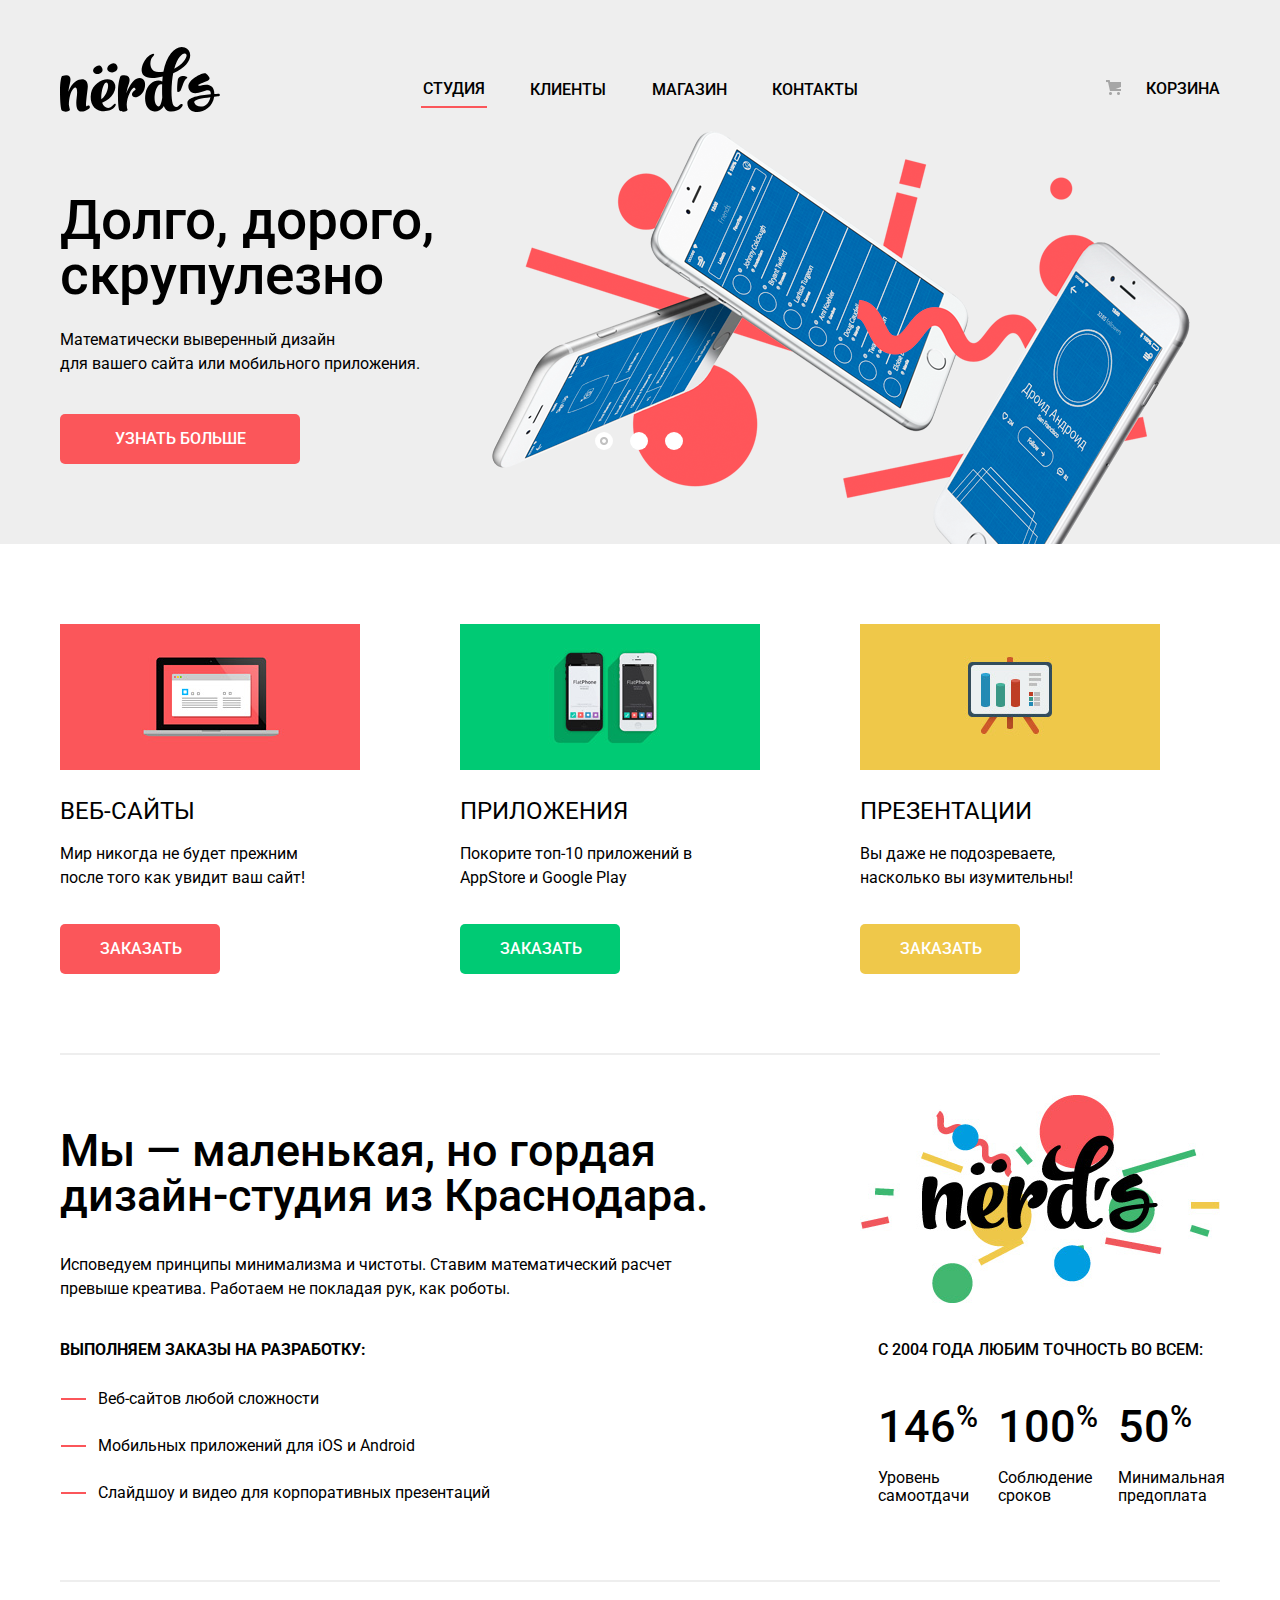
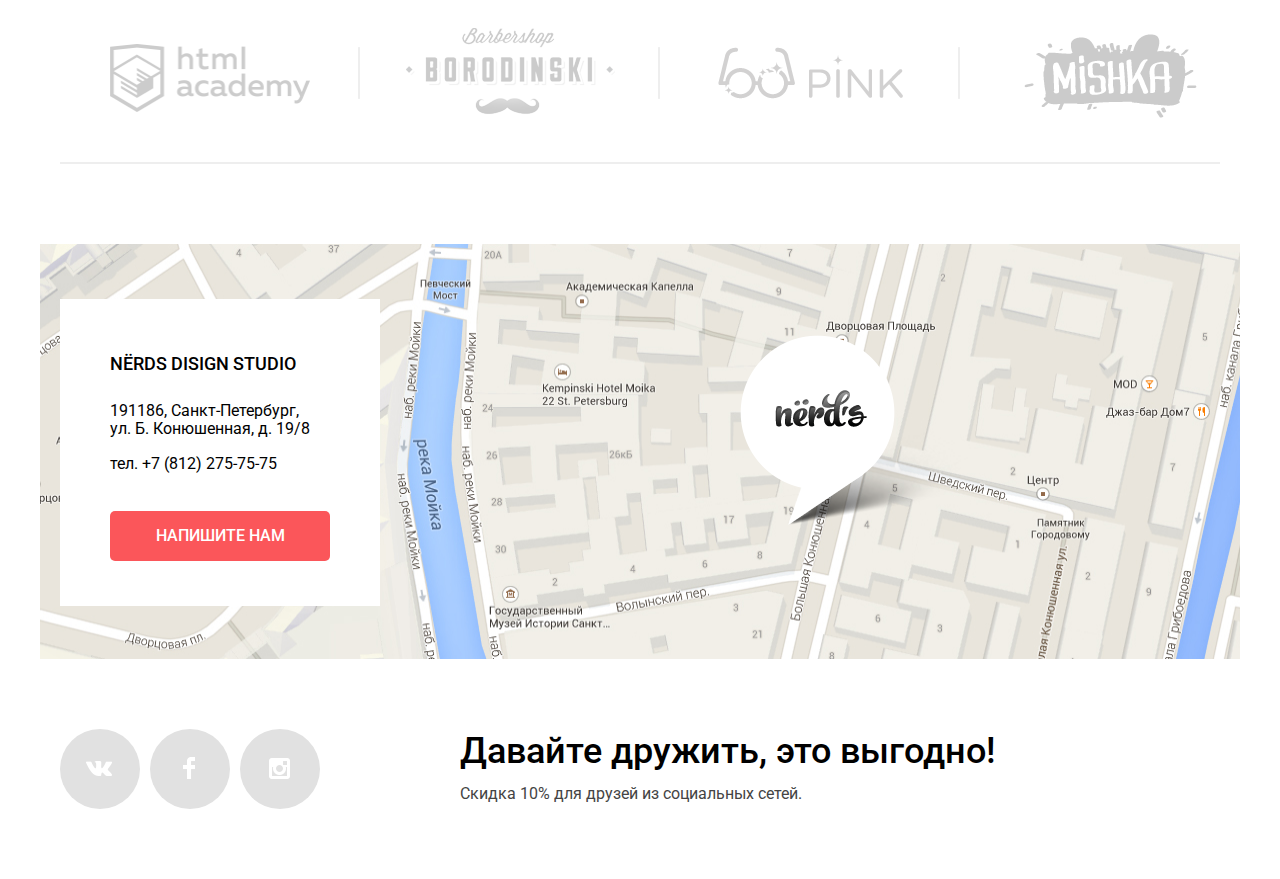
==== index.html @ 479a5aee "Добавлен script.js" ====
<!DOCTYPE html>
<html lang="ru">
<head>
	<meta charset="UTF-8">
	<title>HTML Academy: Нёрдс</title>
	<link href="https://fonts.googleapis.com/css?family=Roboto:400,500&display=swap&subset=cyrillic" rel="stylesheet">
	<link rel="stylesheet" href="css/normalize.css">
	<link rel="stylesheet" href="css/style.css">
</head>
<body>
	
	<!-- Блок хедера -->
	<header class="main-header">
		<!-- Блок меню -->
		<div class="header-navigation container">
			<a class="link-index" href="index.html">
				<img class="site-logo" src="img/site-logo.svg" alt="Логотип дизайн студии Nerd's" width="160" height="69">
			</a>
			<nav class="menu">
				<a class="menu-active" href="">Студия</a>
				<a href="">Клиенты</a>
				<a href="catalog.html">Магазин</a>
				<a href="">Контакты</a>
			</nav>
			<!-- "Блок" корзины -->
			<a href="" class="cart">Корзина</a>			
		</div>
		<div class="container">
			<!-- Блок слайдера -->
			<input class="visually-hidden" type="radio" id="slide-input-1" name="toggle" checked>
    		<input class="visually-hidden" type="radio" id="slide-input-2" name="toggle">
    		<input class="visually-hidden" type="radio" id="slide-input-3" name="toggle">
			<div class="slider">
				<div class="slider-controls">
					<label for="slide-input-1">Первый переключатель</label>
 					<label for="slide-input-2">Второй переключатель</label>
 					<label for="slide-input-3">Третий переключатель</label>
 				</div>
				<ul class="slides">
					<li class="slide slide-1" id="slide-1">
						<p class="slide-slogan slide-slogan-1">Долго, дорого, скрупулезно</p>
						<p class="slide-text slide-text-1">
							Математически выверенный дизайн<br>
							для вашего сайта или мобильного приложения.
						</p>
						<a class="btn btn-slider" href="">Узнать больше</a>
					</li>
					<li class="slide slide-2" id="slide-2">
						<p class="slide-slogan slide-slogan-2">Любим математику как никто другой</p>
						<p class="slide-text slide-text-2">
							Никакого креатива, только математические формулы 
							для расчета идеальных пропорций.
						</p>
						<a class="btn btn-slider" href="">Узнать больше</a>
					</li>
					<li class="slide slide-3" id="slide-3">
						<p class="slide-slogan slide-slogan-3">Только ночь, только хардкор</p>
						<p class="slide-text slide-text-3">
							Работать днем, как все? Мы против этого.
							Ближе к полуночи работа только начинается.
						</p>
						<a class="btn btn-slider" href="">Узнать больше</a>
					</li>
				</ul>
			</div>
		</div>
	</header>	

	<!-- Основное содержимое страницы -->
	<main class="main-content">
		<div class="container">
			<h1 class="visually-hidden">Дизайн-студия Nerd's</h1>

			<!-- Блок описания, выполняемых работ -->
			<section class="services">
				<h2 class="visually-hidden">Наши услуги</h2>
				<ul class="service-items">
					<li class="service-item">
						<img class="service-image" src="img/logo-site.png" alt="Логотип услуги" width="300" height="146">
						<h3 class="service-name">Веб-сайты</h3>
						<p class="service-text service-text-1">
							Мир никогда не будет прежним после того как увидит ваш сайт!
						</p>
						<a class="btn service-order service-order-red" href="">Заказать</a>
					</li>
					<li class="service-item">
						<img class="service-image" src="img/logo-application.png" alt="Логотип услуги" width="300" height="146">
						<h3 class="service-name">Приложения</h3>
						<p class="service-text service-text-2">
							Покорите топ-10 приложений в AppStore и Google Play
						</p>
						<a class="btn service-order service-order-green" href="">Заказать</a>
					</li>
					<li class="service-item">
					<img class="service-image" src="img/logo-presentation.png" alt="Логотип услуги" width="300" height="146">
					<h3 class="service-name">Презентации</h3>
					<p class="service-text service-text-3">
						Вы даже не подозреваете, насколько вы изумительны!
					</p>
					<a  class="btn service-order service-order-yellow" href="">Заказать</a>
				</ul>
			</section>

			<!-- Блока преимуществ -->
			<section class="features-studio">
				<h2 class="visually-hidden">Блок описания студии</h2>

				<!-- Блок Описания студии -->
				<div class="general-feautures">
					<p class="slogan-studio">
						Мы — маленькая, но гордая
						дизайн-студия из Краснодара. 
					</p>
					<p class="studio-text">
						Исповедуем принципы минимализма и чистоты. Ставим математический расчет
						превыше креатива. Работаем не покладая рук, как роботы.
					</p>
					<h3 class="header-services">Выполняем заказы на разработку:</h3>
					<ul class="features-items">
						<li class="features-item">Веб-сайтов любой сложности</li>
						<li class="features-item">Мобильных приложений для iOS и Android</li>
						<li class="features-item">Слайдшоу и видео для корпоративных презентаций</li>
					</ul>
				</div>

				<!-- Блок Статистики студии -->
				<div class="studio-statistics">
					<p class="statistics-text">с 2004 года Любим точность во всем:</p>
					<ul class="statistics-items">
						<li class="statistics-item"><span>146<sup>%</sup></span>Уровень самоотдачи</li>
						<li class="statistics-item"><span>100<sup>%</sup></span>Соблюдение сроков</li>
						<li class="statistics-item"><span>50<sup>%</sup></span>Минимальная предоплата</li>
					</ul>
				</div>
			</section>

			<!-- Блок партнеров -->
			<ul class="partners-items">
				<li class="partner-item">
					<a class="partner-link partner-item-1" href="https://htmlacademy.ru/intensive/htmlcss">
						<img class="partner-logo" src="img/logo-academy.png" alt="Логотип партнера" width="260" height="180">
					</a>
				</li>
				<li class="partner-item partner-item-2">
					<a class="partner-link" href="">
						<img class="partner-logo" src="img/logo-borodinski.png" alt="Логотип партнера" width="260" height="180">
					</a>
				</li>
				<li class="partner-item partner-item-3">
					<a class="partner-link" href="">
						<img class="partner-logo" src="img/logo-pink.png" alt="Логотип партнера" width="260" height="180">
					</a>
				</li>
				<li class="partner-item partner-item-4">
					<a class="partner-link" href="">
						<img class="partner-logo" src="img/logo-mishka.png" alt="Логотип партнера" width="260" height="180">
					</a>
				</li>		
			</ul>
		</div>

		<!-- Блок карты -->
		<section class="map-block container">
			<img class="map" src="img/map.jpg" alt="Студия на карте" width="1440px" height="415">
			<div class="contacts-block">
				<h2 class="visually-hidden">Контакты</h2>
				<p class="name-block">Nёrds disign studio</p>
				<p class="contact-adress">
					191186, Санкт-Петербург,
					ул. Б. Конюшенная, д. 19/8
				</p>
				<a class="contact-phone" href="tel:+78122757575">тел. +7 (812) 275-75-75</a>
				<a  class="btn btn-map" href="">Напишите нам</a>
			</div>
		</section>
	</main>

	<!-- Блок футера -->
	<footer class="main-footer">
		<div class="container footer-items">
			<ul class="social-links">
				<li class="social-item">
					<a class="social-link social-link-vk" href="" aria-label="Вконтакте">
						<svg xmlns="http://www.w3.org/2000/svg" xmlns:xlink="http://www.w3.org/1999/xlink" width="26" height="15" viewBox="0 0 26 15">
  						<image id="vk-icon" width="26" height="15" xlink:href="[data-uri]"/>
						</svg>
					</a>
				</li>
				<li class="social-item">
					<a class="social-link social-link-fb" href="" aria-label="Фейсбук">
						<svg xmlns="http://www.w3.org/2000/svg" xmlns:xlink="http://www.w3.org/1999/xlink" width="12" height="22" viewBox="0 0 12 22">
  						<image id="fb-icon" width="12" height="22" xlink:href="[data-uri]"/>
						</svg>
					</a>
				</li>
				<li class="social-item">
					<a class="social-link social-link-inst" href="" aria-label="Инстаграм">
						<svg xmlns="http://www.w3.org/2000/svg" xmlns:xlink="http://www.w3.org/1999/xlink" width="21" height="21" viewBox="0 0 21 21">
  						<image id="insta-icon" width="21" height="21" xlink:href="[data-uri]"/>
						</svg>
					</a>
				</li>
			</ul>
			<p class="slogan">
				Давайте дружить, это выгодно!
				<span>Скидка 10% для друзей из социальных сетей.</span>
			</p>
		</div>
	</footer>	

	<!-- Pop-up -->	
	<section class="popup-send">
		<button class="popup-close" type="button" title="Закрыть" aria-label="Закрыть форму"></button>
		<h2>Напишите нам</h2>
		<form class="letter-popup" action="https://echo.htmlacademy.ru/" method="post">
			<div class="contact-name">
				<label for="name">Ваше имя:</label>
				<input id="name" type="text" name="user-name" placeholder="Имя Фамилия" required>
			</div>
			<div class="contact-email">
				<label for="email">Ваше email:</label>
				<input id="email" type="email" name="user-email" placeholder="email@example.com" required>
			</div>
			<div class="textarea">
				<label for="textarea">Текст письма:</label>
				<textarea id="textarea" name="textarea-text" cols="90" rows="4" placeholder="В свободной форме" required></textarea>
			</div>
			<button class=" btn popup-btn">Отправить</button>
		</form>
	</section>
	<script src="js/script.js"></script>
</body>
</html>
---- css/style.css ----
/*  */
.visually-hidden {
  position: absolute;
  width: 1px;
  height: 1px;
  margin: 1px;
  padding: 0;
  border: 0;
  clip: rect(0 0 0 0);
  overflow: hidden;
}



/* */
body {
  font-family: 'Roboto', Arial, sans-serif;
  font-size: 16px;
  line-height: 24px;
}

a {
  text-decoration: none;
  font-size: 16px;
  line-height: 18px;
}

.container {
  width: 1200px;
  margin: 0 auto;
  padding: 0 20px;
  box-sizing: border-box;
}

.btn {
  font-size: inherit;
  font-weight: 500;
  color: #fff;
  text-transform: uppercase;
  border-radius: 5px;
}

.main-header {
  margin-bottom: 62px;
  background-color: #eee;
}

.bg-header {
  background-color: #eee;
}



/* */
.link-index:focus {
  opacity: 0.3;
}

.menu {
  display: flex;
  justify-content: space-around;
  align-items: center;
  width: 480px;
  padding-right: 45px;  
}

.cart {
  align-self: center;
  margin-top: 15px;
  padding-left: 40px;
  background: transparent url(../img/nerds-sprite.png) no-repeat;
  background-position: -10px -10px;
}

.menu a{
  margin-top: 15px;
  padding: 10px 2px 8px 2px;
}

.menu a,
.cart {
  font-weight: 500;
  color: #000;
  text-transform: uppercase;
}

.menu a:hover,
.cart:hover {
  color: #fb565a;
}

.menu a:focus,
.cart:focus {
  color: #bdbdbd;
}

a.menu-active {
  padding: 10px 2px 8px 2px;
  border-bottom: 2px solid #fb565a;
}


.header-navigation {
  display: flex;
  justify-content: space-between;
  padding-top: 45px;
}



/* */
.map-block {
  position: relative;
  overflow: hidden;
}

.map-block::after {
  content: "";
  position: absolute;
  top: 91px;
  left: 700px;
  width: 231px;
  height: 190px;
  background: transparent url("../img/nerds-sprite.png") no-repeat;
  background-position: -10px -213px;
}

.map {
  display: block;
  position: relative;
  left: 50%;
  transform: translateX(-50%);
}

.contacts-block {
  width: 320px;
  position: absolute;
  top: 55px;
  left: 20px;
  padding: 50px 60px 45px 50px;
  box-sizing: border-box;
  text-align: left;
  word-break:break-word;
  background-color: #fff;
}

.name-block {
  margin: 0;
  margin-bottom: 23px;
  font-size: 18px;
  line-height: 30px;
  font-weight: 500;
  text-transform: uppercase
}

.contact-adress {
  margin: 0;
  margin-bottom: 17px;
  line-height: 18px;
}

.contact-phone {
  display: block;
  margin: 0;
  margin-bottom: 38px;
  color: #000;
}

.btn-map {
  display: inline-block;
  width: 220px;
  padding: 16px 16px;
  text-align: center;
  box-sizing: border-box;
  background-color: #fb565a;
}

.btn-map:hover {
 background-color: #e74246;
}

.btn-map:focus {
 color: #e37376;
 background-color: #d7373b;
}



/* */
.main-footer {
  padding-bottom: 68px;
  padding-top: 68px;
}

.social-links {
  display: flex;
  width: 260px;
  margin: 0;
  margin-right: 140px;
  padding: 0;
  align-items: center;
}

.social-item {
  -ms-align-items: flex-start;
  align-items: flex-start;
  margin-right: 10px;
  list-style: none;
  background-color: #e1e1e1;
  border-radius: 50%;
}

.social-link {
  display: block;
  width: 80px;
  height: 80px;
}

.social-link-vk {
  position: relative;
}

.social-link-vk:hover {
  border-radius: 50%;
  background-color: #e74246;
}

.social-link-vk:focus {
  border-radius: 50%;
  background-color: #d7373b;
}

.social-link-vk svg{
  position: absolute;
  top: 32px;
  left: 26px;
}

.social-link-vk:focus svg{
  opacity: 0.3;
}

.social-link-fb {
  position: relative;
}

.social-link-fb:hover {
  border-radius: 50%;
  background-color: #e74246;
}

.social-link-fb:focus {
  border-radius: 50%;
  background-color: #d7373b;
}

.social-link-fb svg {
  position: absolute;
  top: 28px;
  left: 33px;
}

.social-link-fb:focus svg{
  opacity: 0.3;
}

.social-link-inst {
  position: relative;
}

.social-link-inst:hover {
  border-radius: 50%;
  background-color: #e74246;
}

.social-link-inst:focus {
  border-radius: 50%;
  background-color: #d7373b;
}

.social-link-inst svg {
  position: absolute;
  top: 29px;
  left: 29px;
}

.social-link-inst:focus svg{
  opacity: 0.3;
}

.footer-items {
  display: flex;
}

.slogan {
  width: 560px;
  margin: 0;
  margin-top: 6px;
  margin-bottom: 6px;
  font-size: 36px;
  font-weight: 500;
  line-height: 36px;
}

.slogan span {
  font-size: 16px;
  font-weight: normal;
  line-height: 22px;
  color: #444;
}



/* */
.popup-send {
  display: none;
  position: fixed;
  width: 961px;
  height: 595px;
  top: 50%;
  left: 50%;
  transform: translate(-50%, -50%); 
  z-index: 20;
  box-sizing: border-box;
  padding: 65px 100px 85px 100px;
  background-color: #fff;
  box-shadow: 0 20px 40px rgba(41,52,73,.75);
}

.popup-close {
  position: absolute;
  top: 78px;
  right: 87px;
  width: 23px;
  height: 21px;
  background: transparent url(../img/close-popup.png) no-repeat;
  border: none;
  opacity: 0.3;
  cursor: pointer;
}

.popup-close:hover {
  opacity: initial;
}

.popup-close:focus {
  opacity: 0.1;
}

.popup-send h2 {
  margin: 0;
  margin-bottom: 43px;
  font-size: 45px;
  line-height: 45px;
}

.letter-popup {
  display: flex;
  position: relative;
  justify-content: space-between;
  flex-wrap: wrap;
}

.contact-name {
  width: 360px;
  display: inline-block;
}

.contact-email {
  width: 360px;
  display: inline-block;
}

.contact-name label[for="name"],
.contact-email label[for="email"] {
  display: block;
  font-weight: normal;
  margin-bottom: 9px;
  line-height: 18px;
}

.contact-name input,
.contact-email input {
  width: 360px;
  padding: 15px;
  box-sizing: border-box;
  font-size: 16px;
  font-weight: normal;
}

.textarea label[for="textarea"] {
  display: block;
  font-weight: normal;
  margin-top: 32px;
  margin-bottom: 12px;
  line-height: 18px;
}

.textarea {
  width: 760px;
  margin: 0;
  padding: 0;
  font-weight: normal;
  line-height: 18px;
}

.textarea textarea {
  width: 760px;
  margin-bottom: 45px;
  padding: 9px 15px 16px 9px;
  box-sizing: border-box
}

.popup-btn {
  display: block;
  width: 260px;
  padding: 18px 18px 14px 18px;
  box-sizing: border-box;
  border: none;
  background-color: #fb565a;
}

.popup-btn:hover {
 background-color: #e74246;
}

.popup-btn:focus {
 color: #e37376;
 background-color: #d7373b;
}



/* */

/* */
.slides {
  margin: 0;
  padding: 0;
}

.slider-controls {
  position: absolute;
  bottom: 88px;
  left: 535px;
  z-index: 20;
  font-size: 0;
}

.slider-controls label {
  display: inline-block;
  width: 18px;
  height: 18px;
  margin-right: 17px;
  vertical-align: top;
  background-color: #fff ;
  border-radius: 50%;
  cursor: pointer;
}

.slider {
  position: relative;
  width: 1160px;
  height: 426px;
  margin-bottom: 80px;
}

.slide {
  display: none;
  padding: 75px 0 80px 0;
  list-style: none;
}

#slide-input-1:checked ~ .slider #slide-1,
#slide-input-2:checked ~ .slider #slide-2,
#slide-input-3:checked ~ .slider #slide-3 {
  display: block;
}

#slide-input-1:checked ~ .slider label[for="slide-input-1"],
#slide-input-2:checked ~ .slider label[for="slide-input-2"],
#slide-input-3:checked ~ .slider label[for="slide-input-3"] {
  background: #fff url(../img/slider-checked.png) no-repeat top 5px right 5px;
}

.slide-1 {
  background: transparent url(../img/slide1.png) no-repeat bottom right 30px;
}

.slide-2 {
  background: transparent url(../img/slide2.png) no-repeat bottom right;
}

.slide-3 {
  background: transparent url(../img/slide3.png) no-repeat bottom right;
}

.slide-slogan {
  margin: 0;
  margin-bottom: 25px;
  font-size: 55px;
  font-weight: 500;
  line-height: 55px;
}

.slide-slogan-1 {
  width: 380px;
}

.slide-slogan-2 {
  width: 520px;
}

.slide-slogan-3 {
  width: 420px;
}

.slide-text {
  margin: 0;
  margin-bottom: 38px;
}

.slide-text-1 {
  width: 370px;
}

.slide-text-2 {
  width: 420px;
}

.slide-text-3 {
  width: 350px;
}

.btn-slider {
  display: inline-block;
  width:  240px;
  padding: 16px 16px;
  box-sizing: border-box;
  text-align: center;
  background-color: #fb565a;
}

.btn-slider:hover {
 background-color: #e74246;
}

.btn-slider:focus {
 color: #e37376;
 background-color: #d7373b;
}



/* */
.service-items {
  display: flex;
  justify-content: space-between;
  width: 1100px;
  margin: 0;
  padding: 0;
  padding-bottom: 79px;
  border-bottom: 2px solid #eee;
}

.service-item {
  list-style: none;
}

.service-image {
  margin-bottom: 19px;
}

.service-name {
  margin: 0;
  margin-bottom: 16px;
  font-size: 24px;
  font-weight: normal;
  line-height: 30px;
  text-transform: uppercase;
}

.service-text {
  margin: 0;
  margin-bottom: 34px;
}

.service-text-1 {
  width: 250px;
}

.service-text-2 {
  width: 250px;
}

.service-text-3 {
  width: 250px;
}

.service-order {
  width: 160px;
  display: block;
  padding: 16px 40px;
  box-sizing: border-box;
}

.service-order-red {
  background-color: #fb565a;
}

.service-order-red:hover {
  background-color: #e74246;
}

.service-order-red:focus {
  color: #e37376;
  background-color: #d7373b;
}

.service-order-green {
  background-color: #00ca74;
}

.service-order-green:hover {
  background-color: #00bc6c;
}

.service-order-green:focus {
  color: #4dc491;
  background-color: #00aa62;
}


.service-order-yellow {
  background-color: #efc84a;
}

.service-order-yellow:hover {
  background-color: #eab534;
}

.service-order-yellow:focus {
  color: #edc265;
  background-color: #e5a722;
}



/* */
.features-studio {
  display: flex;
  padding-top: 73px;
  padding-bottom: 75px;
  justify-content: space-between;
  background: transparent url("../img/features-background.png") no-repeat left 800px top 40px;
}

.slogan-studio {
  width: 670px;
  margin: 0;
  margin-bottom: 35px;
  font-size: 45px;
  font-weight: 500;
  line-height: 45px;
}

.studio-text {
  width: 660px;
  margin: 0;
  margin-bottom: 37px;	
}

.header-services {
  margin: 0;
  font-size: inherit;
  line-height: inherit;
  margin-bottom: 25px;
  text-transform: uppercase;
}

.features-items {
  margin: 0;
  padding: 0;
}

.features-item {
  position: relative;
  margin-bottom: 23px;
  padding-left: 38px;
  list-style: none;
}

.features-items .features-item:last-child {
  margin-bottom: 0
}

.features-item::before {
  content: "";
  position: absolute;
  top: 11px;
  left: 1px;
  width: 25px;
  height: 2px;
  background: transparent url("../img/nerds-sprite.png") no-repeat;
  background-position: -10px -191px;
}

.statistics-text {
  margin: 0;
  margin-bottom: 42px;
  font-weight: 500;
  text-transform: uppercase;
}

.studio-statistics {
  width: 332px;
  align-self: flex-end;
  padding-right: 10px;
}

.statistics-items {
  display: flex;
  justify-content: space-around;
  margin: 0;
  padding: 0;
}

.statistics-item {
  margin-right: 20px;
  line-height: 18px;
  list-style: none;
}

.statistics-item span {
  display: block;
  margin-bottom: 20px;
  font-size: 45px;
  font-weight: 500;
  line-height: 45px;
}

.statistics-item sup {
  font-size: 30px;
}




/* */
.partners-items {
  display: flex;
  justify-content: space-around;
  width: 1160px;
  margin: 0;
  margin-bottom: 80px;
  padding: 0;
  list-style: none;
  border-top: 2px solid #eee;
  border-bottom: 2px solid #eee;
}


.partners-items .partner-item {
  position: relative;
  width: 260px;
  height: 180px;
  padding: 0 20px;
}

.partners-items .partner-item:not(:last-child)::before {
  content: "";
  position: absolute;
  top: 65px;
  right: 0;
  width: 2px;
  height: 52px;
  background: transparent url("../img/nerds-sprite.png") no-repeat;
  background-position: -10px -423px
}

.partner-link {
  display: block;
  opacity: 0.2;
}

.partner-link img {
  display: block;
}

 .partner-link:hover {
  opacity: initial;
}

.partner-link:focus {
  opacity: 0.1;
}



/* */

/* */
.page-title {
  padding: 75px 20px 105px 0;
}

.page-title h1 {
  margin: 0;
  padding-left: 20px;
  font-size: 55px;
  font-weight: 500;
  line-height: 55px;
  text-align: center;
}



/* */
.main-catalog-content {
  display: flex;
}


/* */
.filters {
  margin-right: 140px;
}

.filter {
  width: 260px;
  margin: 0;
  padding: 0;
  border: none;
}

.header-filter {
  font-size: 18px;
  font-weight: 500;
  line-height: 30px;
  text-transform: uppercase;
}

.radio-items {
  margin: 0;
  margin-bottom: 30px;
  padding: 0;
 }

.radio-item {
  padding-bottom: 20px;
  padding-left: 20px;
  line-height: 20px;
  list-style: none;
  opacity: 0.4;
  cursor: pointer;
}

.radio-item:hover {
  opacity: initial;
}

.radio-item input[type="radio"] {
  opacity: 0;
  cursor: pointer;
}

.radio-item input[type="radio"]+label {
  cursor: pointer;
}

.checkbox-items {
  margin: 0;
  margin-bottom: 30px;
  padding: 0;
}

.checkbox-item {
  padding-bottom: 20px;
  padding-left: 20px;
  line-height: 20px;
  list-style: none;
  opacity: 0.4;
  cursor: pointer;
}

.checkbox-item:hover {
  opacity: initial;
}

.checkbox-item input[type="checkbox"] {
  opacity: 0;
}

.checkbox-item input[type="checkbox"]+label {
  cursor: pointer;
}

.checkbox-checked {
  position: relative;
}

.checkbox-checked::before {
  content: "";
  position: absolute;
  top: -3px;
  left: 0;
  width: 27px;
  height: 23px;
  background: transparent url("../img/nerds-sprite.png") no-repeat;
  background-position: -10px -88px;
}

.checkbox-unchecked {
  position: relative;
}

.checkbox-unchecked::before {
  content: "";
  position: absolute;
  top: -3px;
  left: 0;
  width: 25px;
  height: 25px;
  background: transparent url("../img/nerds-sprite.png") no-repeat;
  background-position: -10px -45px;
}

.radio-checked {
  position: relative;
}

.radio-checked::before {
  content: "";
  position: absolute;
  top: -3px;
  left: 0;
  width: 25px;
  height: 25px;
  background: transparent url("../img/nerds-sprite.png") no-repeat;
  background-position: -10px -540px;
}

.radio-unchecked {
  position: relative;
}

.radio-unchecked::before {
  content: "";
  position: absolute;
  top: -3px;
  left: 0;
  width: 25px;
  height: 25px;
  background: transparent url("../img/nerds-sprite.png") no-repeat;
  background-position: -10px -495px;
}

.btn-filter {
  padding: 16px 89px 16px 89px;
  font-size: inherit;
  font-weight: 500;
  line-height: 18px;
  text-transform: uppercase;
  background-color: #eee;
  border-radius: 5px;
  border: none;
}

.btn-filter:hover {
  background-color: #dfdfdf;
}

.btn-filter:focus {
  color: #959595;
  background-color: #d5d5d5;
  border-top: 3px solid #bfbfbf;
}

/* */
.range-filter {
  width: 260px;
  margin-bottom: 60px;
}

.header-filter {
  font-size: 18px;
  line-height: 24px;
  text-transform: uppercase;
  font-weight: 500;
}

.header-range {
  margin-bottom: 50px;
}

.header-radio {
  margin-bottom: 18px;
}

.header-checkbox {
  margin-bottom: 17px;
}

.range-controls {
  position: relative;
  height: 41px;
  margin-bottom: 16px;
  padding: 39px 20px 0 20px;
  background-color: #f1f1f1;
  border-radius: 5px;
}

.range-controls .scale {
  height: 2px;
  background: #d7dcde;
}

.range-controls .bar {
  width: 70%;
  height: 2px;
  background: #00ca74;
}

.range-controls .toggle {
  position: absolute;
  top: 31px;
  left: 0;
  width: 4px;
  height: 4px;
  padding: 0;
  border: 8px solid #ffffff;
  background-color: #ababab;
  box-shadow: 0 2px 1px 0 #cfcfcf;
  border-radius: 50%;
  cursor: pointer;
}

.range-controls .toggle-min {
  margin-left: 20px;
}

.range-controls .toggle-max {
  left: 160px;
}

.price-controls {
  font-size: 0;
}

.price-controls label {
  display: inline-block;
  width: 50%;
  
  font-size: 16px;
  text-transform: uppercase;
}

.price-controls input {
  width: 60px;
  padding: 8px 10px;
  margin-left: 10px;
  font-family: Roboto, Arial, sans-serif;
  font-size: 16px;
  text-align: center;
  color: #283136;
  border: none;
  border-radius: 5px;
  background: #f1f1f1;
}

.max-price {
  text-align: right;
}



/* */
.template-sort {
  display: flex;
  align-items: center;
  margin-bottom: 55px;
}

.template-sort span {
  margin: 0;
  margin-right: 269px;
  font-size: 18px;
  font-weight: 500;
  line-height: 18px;
  text-transform: uppercase;
}

.sort-items {
  width: 270px;
  display: flex;
  justify-content: space-between;
  margin: 0;
  padding: 0;
}

.sorting {
  list-style: none;
  font-size: 14px;
  line-height: 18px;
  text-transform: uppercase;
 }

.active-sorting {
  font-size: 14px;
  line-height: 18px;
  color: #000;
}

.link-sorting {
  font-size: 14px;
  line-height: 18px;
  color: #000;
  opacity: 0.3;
}

.link-sorting:hover {
  opacity: 0.6;
}

.link-sorting:focus {
  opacity: initial;
}

.sort-items {
  margin-right: 49px;
}

.sorting-arrows {
  display: flex;
  justify-content: space-between;
  width: 41px;
}

.arrow {
  width: 11px;
  height: 10px;
  opacity: 0.2;
}

.arrow:hover {
  opacity: 0.4;
}

.arrow:focus {
  opacity: initial;
}

.arrow-up {
  position: relative;
}

.arrow-up::before {
  content: "";
  position: absolute;
  top: 0;
  left: 0;
  width: 11px;
  height: 10px;
  background: transparent url("../img/nerds-sprite.png") no-repeat;
  background-position: -10px -161px;
}

.arrow-down {
  position: relative;
}

.arrow-down::before {
  content: "";
  position: absolute;
  top: 0;
  left: 0;
  width: 11px;
  height: 10px;
  background: transparent url("../img/nerds-sprite.png") no-repeat;
  background-position: -10px -131px;
}



/* */
.catalog-items {
  margin: 0;
  margin-right: -40px;
  margin-bottom: 28px;
  padding: 0;
  display: flex;
  flex-wrap: wrap;
 }

.catalog-item {
  position: relative;
  margin: 0;
  margin-right: 40px;
  margin-bottom: 27px;
  padding: 0;
  list-style: none;
}

.catalog-item::before {
  content: "...";
  position: absolute;
  top: -30px;
  left: 7px;
  font-size: 130px;
  letter-spacing: -10px;
  color: #fff;
}

.item-desk {
  display: none;
  position: absolute;
  bottom: 7px;
  padding-top: 29px;
  padding-bottom: 43px;
  width: 360px;
  height: 230px;
  box-sizing: border-box;
  text-align: center;
  background-color: #eee;
}

.catalog-item:hover .item-desk {
  display: block;
}

.name-item {
  display: block;
  margin-bottom: 15px;
  font-size: 18px;
  font-weight: 500;
  line-height: 30px;
  color: #000;
  text-transform: uppercase;
}

.name-item:hover {
  color: #fb565a;
}

.name-item:focus {
  color: #b2b2b2;
}

.text-item {
  margin: 0 auto;
  margin-bottom: 28px;
  width: 200px;
  border-box: box-sizing;
  line-height: 18px;
  word-break:break-word;
}

.sale-price {
  display: inline-block;
  width: 200px;
  padding: 16px 16px 16px 16px;
  box-sizing: border-box;
  font-size: inherit;
  font-weight: 500;
  line-height: 18px;
  color: #fff;
  text-transform: uppercase;
  text-align: center;
  background-color: #fb565a;
  border-radius: 5px;
}

.sale-price:hover {
  background-color: #e74246;
}

.image-item {
  border-top: 40px solid #e9e9e9;
  border-top-left-radius: 5px;
  border-top-right-radius: 5px;
}

.image-item:hover {
  border-color: #4d4d4d;
}



/* */
.pagination {
  display: flex;
  margin: 0;
  padding: 0;
  margin-left: 400px;
  margin-bottom: 61px;
}

.pagination li {
  list-style: none;
}

.link-pagination {
  display: block;
  margin-right: 12px;
  padding: 15px 20px;
  color: #000;
  border-radius: 5px;
  background-color: #eee;
}

.link-pagination:hover {
  background-color: #dfdfdf;
}

.link-pagination:focus {
  padding: 12px 20px 15px 20px;
  box-sizing: border-box;
  color: #959595;
  border-top: 3px solid #bfbfbf;
  background-color: #d5d5d5;
}

.active-pagination {
  padding: 12px 18px;
  margin-right: 10px;
  border: 3px solid #dbdbdb;
  background-color: #fff;
}

.active-pagination:focus {
  padding: 12px 18px 12px 18px;
  box-sizing: border-box;
  color: #959595;
  border-top: 3px solid #bfbfbf;
  background-color: #d5d5d5;
}

.next-page {
  padding-left: 77px;
  padding-right: 77px;
  text-transform: uppercase;
}

.next-page:focus {
  padding: 12px 77px 15px 77px;
}
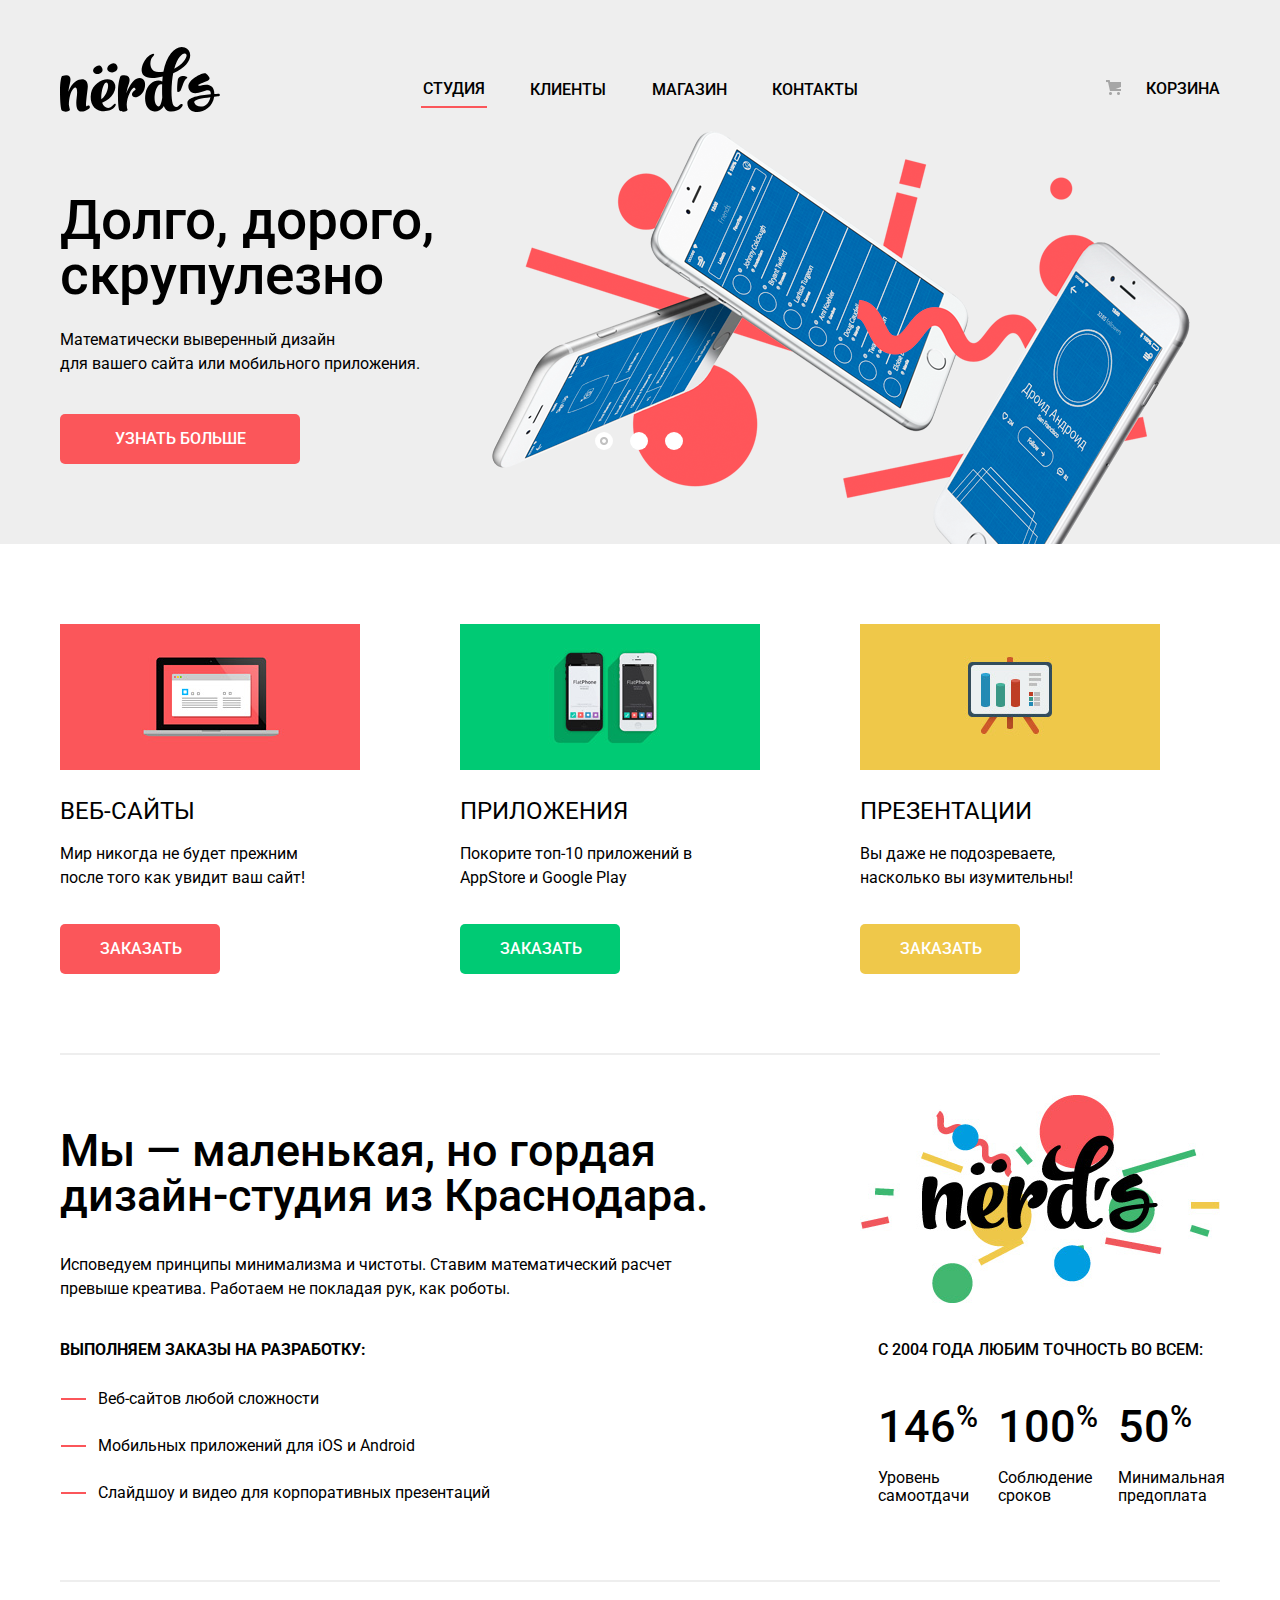
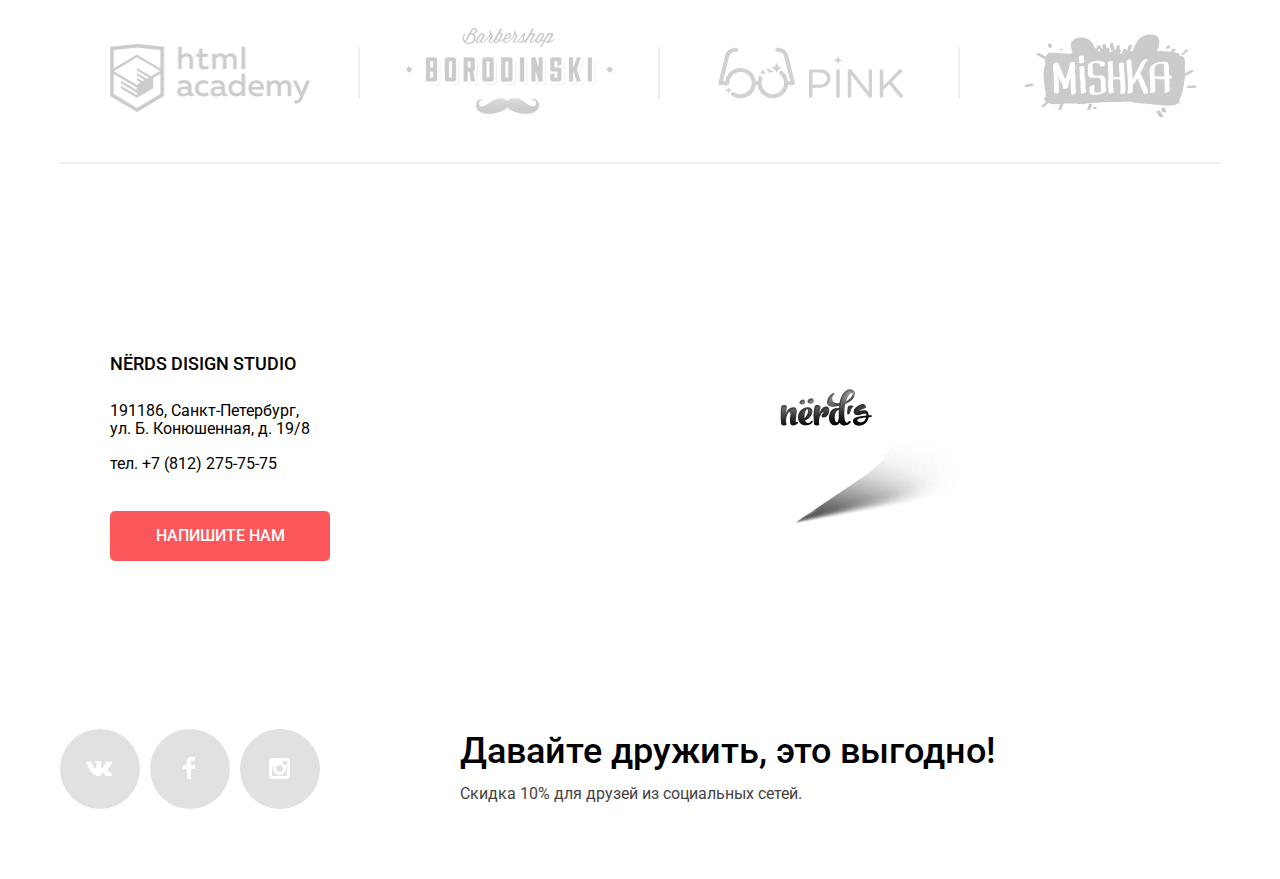
==== commit 60b624a7: "Добавлена карта" ====
--- a/index.html
+++ b/index.html
@@ -161,6 +161,8 @@
 
 		<!-- Блок карты -->
 		<section class="map-block container">
+			<span class="map-label"></span>
+			<iframe src="https://yandex.ru/map-widget/v1/-/CKayqYNq" width="1630" height="415" frameborder="0" allowfullscreen="false"></iframe>
 			<img class="map" src="img/map.jpg" alt="Студия на карте" width="1440px" height="415">
 			<div class="contacts-block">
 				<h2 class="visually-hidden">Контакты</h2>
@@ -170,7 +172,7 @@
 					ул. Б. Конюшенная, д. 19/8
 				</p>
 				<a class="contact-phone" href="tel:+78122757575">тел. +7 (812) 275-75-75</a>
-				<a  class="btn btn-map" href="">Напишите нам</a>
+				<a  class="btn btn-map" href="writeus.html">Напишите нам</a>
 			</div>
 		</section>
 	</main>
@@ -225,7 +227,7 @@
 				<label for="textarea">Текст письма:</label>
 				<textarea id="textarea" name="textarea-text" cols="90" rows="4" placeholder="В свободной форме" required></textarea>
 			</div>
-			<button class=" btn popup-btn">Отправить</button>
+			<button class="btn popup-btn" type="submit">Отправить</button>
 		</form>
 	</section>
 	<script src="js/script.js"></script>
--- a/css/style.css
+++ b/css/style.css
@@ -113,17 +113,33 @@
 .map-block {
   position: relative;
   overflow: hidden;
-}
-
-.map-block::after {
+  width: 1200px;
+  height: 415px;
+  padding: 0;
+  box-sizing: border-box;
+}
+
+.map-label {
   content: "";
   position: absolute;
-  top: 91px;
-  left: 700px;
+  z-index: 20;
+  top: 90px;
+  left: 705px;
   width: 231px;
   height: 190px;
   background: transparent url("../img/nerds-sprite.png") no-repeat;
   background-position: -10px -213px;
+}
+
+.map-label-hidden {
+  position: absolute;
+  width: 1px;
+  height: 1px;
+  margin: 1px;
+  padding: 0;
+  border: 0;
+  clip: rect(0 0 0 0);
+  overflow: hidden;
 }
 
 .map {
@@ -313,14 +329,33 @@
 
 
 /* */
+@keyframes bounce {
+  0% {
+    transform: translateY(-2000px);
+  }
+
+  70% {
+    transform: translateY(30px);
+  }
+
+  90% {
+    transform: translateY(-10px);
+  }
+
+  100% {
+    transform: translateY(0);
+  }
+}
+
 .popup-send {
   display: none;
   position: fixed;
   width: 961px;
   height: 595px;
-  top: 50%;
-  left: 50%;
-  transform: translate(-50%, -50%); 
+  top: 15%;
+  left: 300px;
+  right: 300px;
+  margin: 0 auto;
   z-index: 20;
   box-sizing: border-box;
   padding: 65px 100px 85px 100px;
@@ -348,6 +383,12 @@
   opacity: 0.1;
 }
 
+.popup-show {
+  display: block;
+  animation-name: bounce;
+  animation-duration: 0.6s;
+}
+
 .popup-send h2 {
   margin: 0;
   margin-bottom: 43px;
@@ -422,14 +463,13 @@
 }
 
 .popup-btn:hover {
- background-color: #e74246;
+  background-color: #e74246;
 }
 
 .popup-btn:focus {
- color: #e37376;
- background-color: #d7373b;
-}
-
+  color: #e37376;
+  background-color: #d7373b;
+}
 
 
 /* */
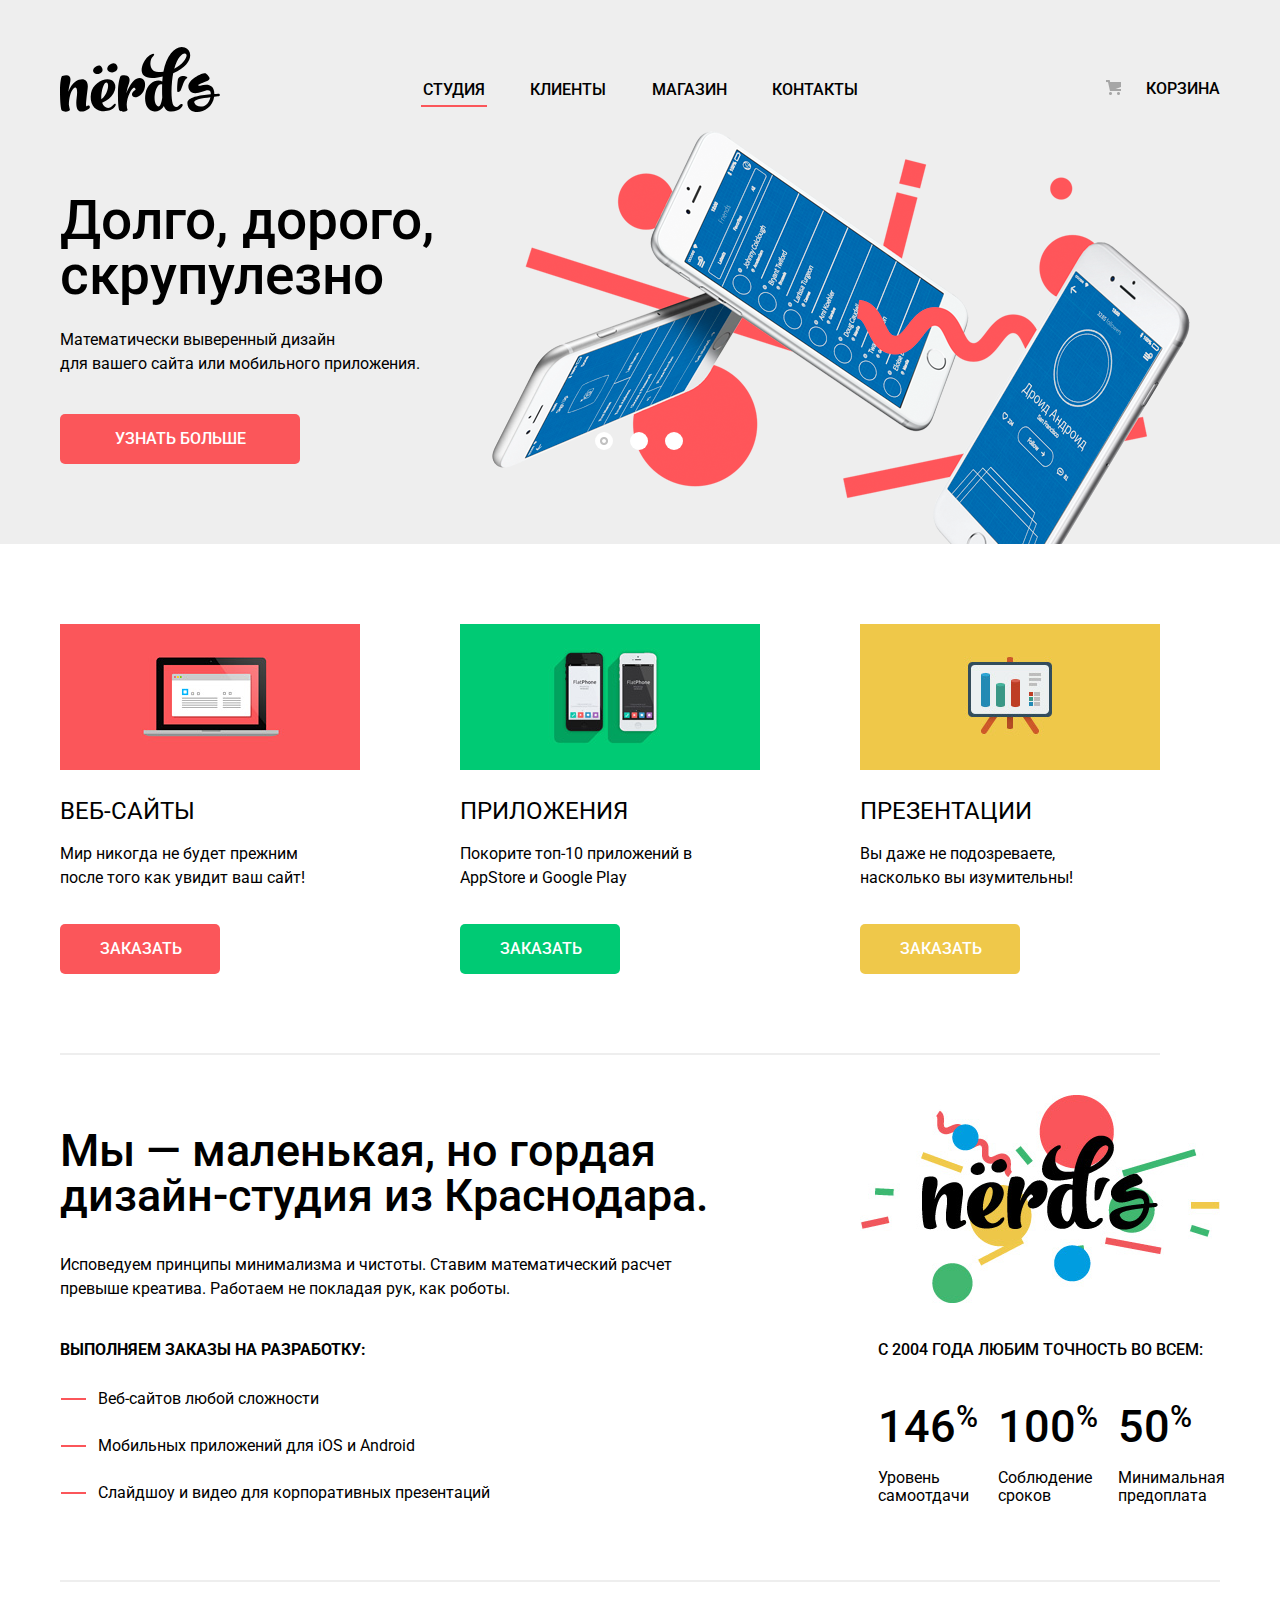
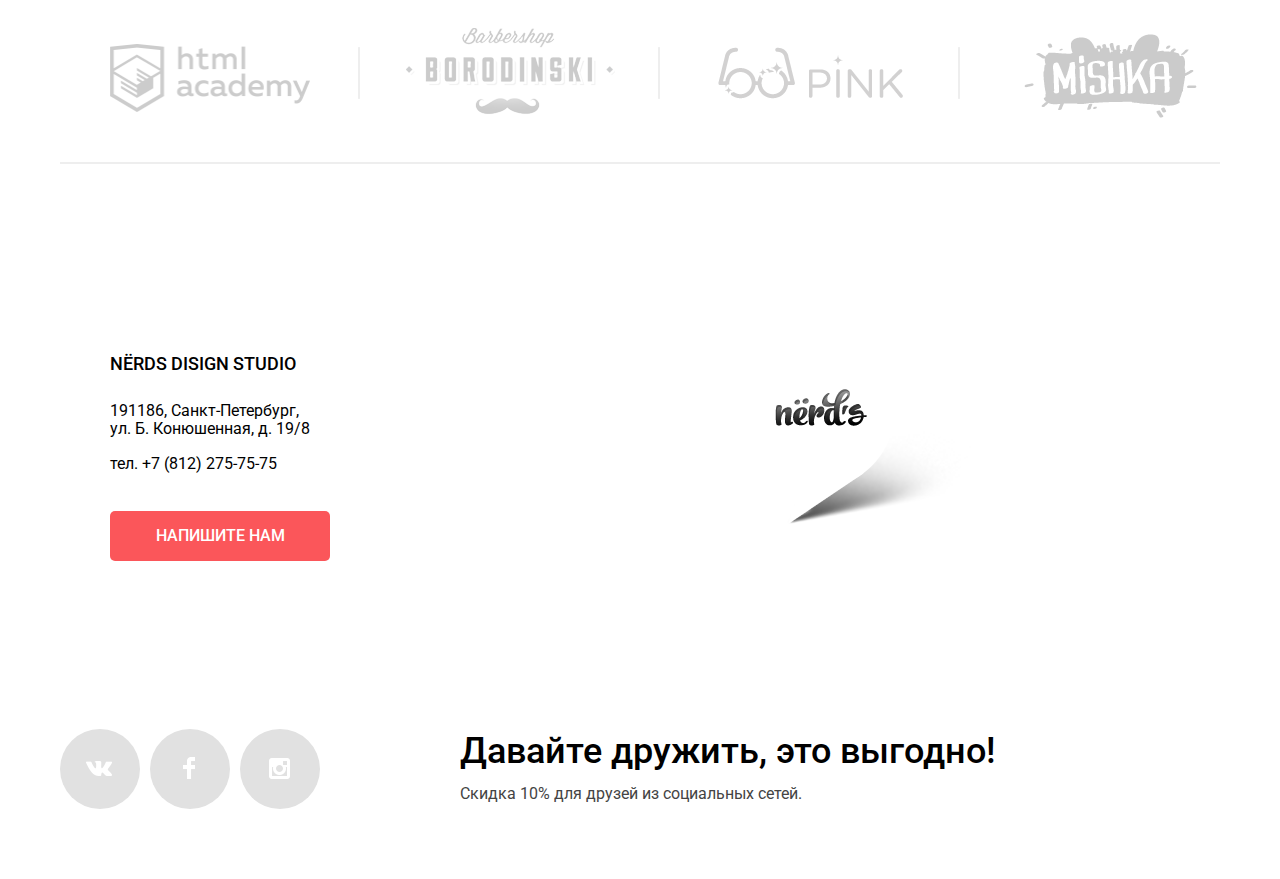
==== commit 035a823a: "Добавлены минифицирнованные файлы" ====
--- a/index.html
+++ b/index.html
@@ -5,7 +5,7 @@
 	<title>HTML Academy: Нёрдс</title>
 	<link href="https://fonts.googleapis.com/css?family=Roboto:400,500&display=swap&subset=cyrillic" rel="stylesheet">
 	<link rel="stylesheet" href="css/normalize.css">
-	<link rel="stylesheet" href="css/style.css">
+	<link rel="stylesheet" href="css/style.min.css">
 </head>
 <body>
 	
@@ -230,6 +230,6 @@
 			<button class="btn popup-btn" type="submit">Отправить</button>
 		</form>
 	</section>
-	<script src="js/script.js"></script>
+	<script src="js/script.min.js"></script>
 </body>
 </html>
--- a/css/style.min.css
+++ b/css/style.min.css
@@ -0,0 +1 @@
+.visually-hidden{position:absolute;width:1px;height:1px;margin:1px;padding:0;border:0;clip:rect(0 0 0 0);overflow:hidden}body{font-family:'Roboto',Arial,sans-serif;font-size:16px;line-height:24px}a{text-decoration:none;font-size:16px;line-height:18px}.container{width:1200px;margin:0 auto;padding:0 20px;box-sizing:border-box}.btn{font-size:inherit;font-weight:500;color:#fff;text-transform:uppercase;border-radius:5px}.main-header{margin-bottom:62px;background-color:#eee}.bg-header{background-color:#eee}.link-index:focus{opacity:.3}.menu{display:flex;justify-content:space-around;align-items:center;width:480px;padding-right:45px}.cart{align-self:center;margin-top:15px;padding-left:40px;background:transparent url(../img/nerds-sprite.png) no-repeat;background-position:-10px -10px}.menu a{margin-top:15px;padding:10px 2px 8px}.menu a,.cart{font-weight:500;color:#000;text-transform:uppercase}.menu a:hover,.cart:hover{color:#fb565a}.menu a:focus,.cart:focus{color:#bdbdbd}a.menu-active{padding:10px 2px 6px;border-bottom:2px solid #fb565a}.header-navigation{display:flex;justify-content:space-between;padding-top:45px}.map-block{position:relative;overflow:hidden;width:1200px;height:415px;margin:0 auto;padding:0;box-sizing:border-box}.map-label{content:"";position:absolute;z-index:20;top:90px;left:700px;width:231px;height:190px;background:transparent url(../img/nerds-sprite.png) no-repeat;background-position:-10px -213px}.map-label-hidden{position:absolute;width:1px;height:1px;margin:1px;padding:0;border:0;clip:rect(0 0 0 0);overflow:hidden}.map{display:block;position:relative;left:50%;transform:translateX(-50%)}.contacts-block{width:320px;position:absolute;top:55px;left:20px;padding:50px 60px 45px 50px;box-sizing:border-box;text-align:left;word-break:break-word;background-color:#fff}.name-block{margin:0;margin-bottom:23px;font-size:18px;line-height:30px;font-weight:500;text-transform:uppercase}.contact-adress{margin:0;margin-bottom:17px;line-height:18px}.contact-phone{display:block;margin:0;margin-bottom:38px;color:#000}.btn-map{display:inline-block;width:220px;padding:16px;text-align:center;box-sizing:border-box;background-color:#fb565a}.btn-map:hover{background-color:#e74246}.btn-map:focus{color:#e37376;background-color:#d7373b}.main-footer{padding-bottom:68px;padding-top:68px}.social-links{display:flex;width:260px;margin:0;margin-right:140px;padding:0;align-items:center}.social-item{-ms-align-items:flex-start;align-items:flex-start;margin-right:10px;list-style:none;background-color:#e1e1e1;border-radius:50%}.social-link{display:block;width:80px;height:80px}.social-link-vk{position:relative}.social-link-vk:hover{border-radius:50%;background-color:#e74246}.social-link-vk:focus{border-radius:50%;background-color:#d7373b}.social-link-vk svg{position:absolute;top:32px;left:26px}.social-link-vk:focus svg{opacity:.3}.social-link-fb{position:relative}.social-link-fb:hover{border-radius:50%;background-color:#e74246}.social-link-fb:focus{border-radius:50%;background-color:#d7373b}.social-link-fb svg{position:absolute;top:28px;left:33px}.social-link-fb:focus svg{opacity:.3}.social-link-inst{position:relative}.social-link-inst:hover{border-radius:50%;background-color:#e74246}.social-link-inst:focus{border-radius:50%;background-color:#d7373b}.social-link-inst svg{position:absolute;top:29px;left:29px}.social-link-inst:focus svg{opacity:.3}.footer-items{display:flex}.slogan{width:560px;margin:0;margin-top:6px;margin-bottom:6px;font-size:36px;font-weight:500;line-height:36px}.slogan span{font-size:16px;font-weight:400;line-height:22px;color:#444}@keyframes bounce{0%{transform:translateY(-2000px)}70%{transform:translateY(30px)}90%{transform:translateY(-10px)}100%{transform:translateY(0)}}.popup-send{display:none;position:fixed;width:961px;height:595px;top:15%;left:300px;right:300px;margin:0 auto;z-index:20;box-sizing:border-box;padding:65px 100px 85px;background-color:#fff;box-shadow:0 20px 40px rgba(41,52,73,.75)}.popup-close{position:absolute;top:78px;right:87px;width:23px;height:21px;background:transparent url(../img/close-popup.png) no-repeat;border:none;opacity:.3;cursor:pointer}.popup-close:hover{opacity:initial}.popup-close:focus{opacity:.1}.popup-show{display:block;animation-name:bounce;animation-duration:.6s}.popup-send h2{margin:0;margin-bottom:43px;font-size:45px;line-height:45px}.letter-popup{display:flex;position:relative;justify-content:space-between;flex-wrap:wrap}.contact-name{width:360px;display:inline-block}.contact-email{width:360px;display:inline-block}.contact-name label[for="name"],.contact-email label[for="email"]{display:block;font-weight:400;margin-bottom:9px;line-height:18px}.contact-name input,.contact-email input{width:360px;padding:15px;box-sizing:border-box;font-size:16px;font-weight:400}.textarea label[for="textarea"]{display:block;font-weight:400;margin-top:32px;margin-bottom:12px;line-height:18px}.textarea{width:760px;margin:0;padding:0;font-weight:400;line-height:18px}.textarea textarea{width:760px;margin-bottom:45px;padding:9px 15px 16px 9px;box-sizing:border-box}.popup-btn{display:block;width:260px;padding:18px 18px 14px;box-sizing:border-box;border:none;background-color:#fb565a}.popup-btn:hover{background-color:#e74246}.popup-btn:focus{color:#e37376;background-color:#d7373b}.slides{margin:0;padding:0}.slider-controls{position:absolute;bottom:88px;left:535px;z-index:20;font-size:0}.slider-controls label{display:inline-block;width:18px;height:18px;margin-right:17px;vertical-align:top;background-color:#fff;border-radius:50%;cursor:pointer}.slider{position:relative;width:1160px;height:426px;margin-bottom:80px}.slide{display:none;padding:75px 0 80px;list-style:none}#slide-input-1:checked ~ .slider #slide-1,#slide-input-2:checked ~ .slider #slide-2,#slide-input-3:checked ~ .slider #slide-3{display:block}#slide-input-1:checked ~ .slider label[for="slide-input-1"],#slide-input-2:checked ~ .slider label[for="slide-input-2"],#slide-input-3:checked ~ .slider label[for="slide-input-3"]{background:#fff url(../img/slider-checked.png) no-repeat top 5px right 5px}.slide-1{background:transparent url(../img/slide1.png) no-repeat bottom right 30px}.slide-2{background:transparent url(../img/slide2.png) no-repeat bottom right}.slide-3{background:transparent url(../img/slide3.png) no-repeat bottom right}.slide-slogan{margin:0;margin-bottom:25px;font-size:55px;font-weight:500;line-height:55px}.slide-slogan-1{width:380px}.slide-slogan-2{width:520px}.slide-slogan-3{width:420px}.slide-text{margin:0;margin-bottom:38px}.slide-text-1{width:370px}.slide-text-2{width:420px}.slide-text-3{width:350px}.btn-slider{display:inline-block;width:240px;padding:16px;box-sizing:border-box;text-align:center;background-color:#fb565a}.btn-slider:hover{background-color:#e74246}.btn-slider:focus{color:#e37376;background-color:#d7373b}.service-items{display:flex;justify-content:space-between;width:1100px;margin:0;padding:0;padding-bottom:79px;border-bottom:2px solid #eee}.service-item{list-style:none}.service-image{margin-bottom:19px}.service-name{margin:0;margin-bottom:16px;font-size:24px;font-weight:400;line-height:30px;text-transform:uppercase}.service-text{margin:0;margin-bottom:34px}.service-text-1{width:250px}.service-text-2{width:250px}.service-text-3{width:250px}.service-order{width:160px;display:block;padding:16px 40px;box-sizing:border-box}.service-order-red{background-color:#fb565a}.service-order-red:hover{background-color:#e74246}.service-order-red:focus{color:#e37376;background-color:#d7373b}.service-order-green{background-color:#00ca74}.service-order-green:hover{background-color:#00bc6c}.service-order-green:focus{color:#4dc491;background-color:#00aa62}.service-order-yellow{background-color:#efc84a}.service-order-yellow:hover{background-color:#eab534}.service-order-yellow:focus{color:#edc265;background-color:#e5a722}.features-studio{display:flex;padding-top:73px;padding-bottom:75px;justify-content:space-between;background:transparent url(../img/features-background.png) no-repeat left 800px top 40px}.slogan-studio{width:670px;margin:0;margin-bottom:35px;font-size:45px;font-weight:500;line-height:45px}.studio-text{width:660px;margin:0;margin-bottom:37px}.header-services{margin:0;font-size:inherit;line-height:inherit;margin-bottom:25px;text-transform:uppercase}.features-items{margin:0;padding:0}.features-item{position:relative;margin-bottom:23px;padding-left:38px;list-style:none}.features-items .features-item:last-child{margin-bottom:0}.features-item::before{content:"";position:absolute;top:11px;left:1px;width:25px;height:2px;background:transparent url(../img/nerds-sprite.png) no-repeat;background-position:-10px -191px}.statistics-text{margin:0;margin-bottom:42px;font-weight:500;text-transform:uppercase}.studio-statistics{width:332px;align-self:flex-end;padding-right:10px}.statistics-items{display:flex;justify-content:space-around;margin:0;padding:0}.statistics-item{margin-right:20px;line-height:18px;list-style:none}.statistics-item span{display:block;margin-bottom:20px;font-size:45px;font-weight:500;line-height:45px}.statistics-item sup{font-size:30px}.partners-items{display:flex;justify-content:space-around;width:1160px;margin:0;margin-bottom:80px;padding:0;list-style:none;border-top:2px solid #eee;border-bottom:2px solid #eee}.partners-items .partner-item{position:relative;width:260px;height:180px;padding:0 20px}.partners-items .partner-item:not(:last-child)::before{content:"";position:absolute;top:65px;right:0;width:2px;height:52px;background:transparent url(../img/nerds-sprite.png) no-repeat;background-position:-10px -423px}.partner-link{display:block;opacity:.2}.partner-link img{display:block}.partner-link:hover{opacity:initial}.partner-link:focus{opacity:.1}.page-title{padding:75px 20px 105px 0}.page-title h1{margin:0;padding-left:20px;font-size:55px;font-weight:500;line-height:55px;text-align:center}.main-catalog-content{display:flex}.filters{margin-right:140px}.filter{width:260px;margin:0;padding:0;border:none}.header-filter{font-size:18px;font-weight:500;line-height:30px;text-transform:uppercase}.radio-items{margin:0;margin-bottom:30px;padding:0}.radio-item{padding-bottom:20px;padding-left:20px;line-height:20px;list-style:none;opacity:.4;cursor:pointer}.radio-item:hover{opacity:initial}.radio-item input[type="radio"]{opacity:0;cursor:pointer}.radio-item input[type="radio"]+label{cursor:pointer}.checkbox-items{margin:0;margin-bottom:30px;padding:0}.checkbox-item{padding-bottom:20px;padding-left:20px;line-height:20px;list-style:none;opacity:.4;cursor:pointer}.checkbox-item:hover{opacity:initial}.checkbox-item input[type="checkbox"]{opacity:0}.checkbox-item input[type="checkbox"]+label{cursor:pointer}.checkbox-checked{position:relative}.checkbox-checked::before{content:"";position:absolute;top:-3px;left:0;width:27px;height:23px;background:transparent url(../img/nerds-sprite.png) no-repeat;background-position:-10px -88px}.checkbox-unchecked{position:relative}.checkbox-unchecked::before{content:"";position:absolute;top:-3px;left:0;width:25px;height:25px;background:transparent url(../img/nerds-sprite.png) no-repeat;background-position:-10px -45px}.radio-checked{position:relative}.radio-checked::before{content:"";position:absolute;top:-3px;left:0;width:25px;height:25px;background:transparent url(../img/nerds-sprite.png) no-repeat;background-position:-10px -540px}.radio-unchecked{position:relative}.radio-unchecked::before{content:"";position:absolute;top:-3px;left:0;width:25px;height:25px;background:transparent url(../img/nerds-sprite.png) no-repeat;background-position:-10px -495px}.btn-filter{padding:16px 89px;font-size:inherit;font-weight:500;line-height:18px;text-transform:uppercase;background-color:#eee;border-radius:5px;border:none}.btn-filter:hover{background-color:#dfdfdf}.btn-filter:focus{color:#959595;background-color:#d5d5d5;border-top:3px solid #bfbfbf}.range-filter{width:260px;margin-bottom:60px}.header-filter{font-size:18px;line-height:24px;text-transform:uppercase;font-weight:500}.header-range{margin-bottom:50px}.header-radio{margin-bottom:18px}.header-checkbox{margin-bottom:17px}.range-controls{position:relative;height:41px;margin-bottom:16px;padding:39px 20px 0;background-color:#f1f1f1;border-radius:5px}.range-controls .scale{height:2px;background:#d7dcde}.range-controls .bar{width:70%;height:2px;background:#00ca74}.range-controls .toggle{position:absolute;top:31px;left:0;width:4px;height:4px;padding:0;border:8px solid #fff;background-color:#ababab;box-shadow:0 2px 1px 0 #cfcfcf;border-radius:50%;cursor:pointer}.range-controls .toggle-min{margin-left:20px}.range-controls .toggle-max{left:160px}.price-controls{font-size:0}.price-controls label{display:inline-block;width:50%;font-size:16px;text-transform:uppercase}.price-controls input{width:60px;padding:8px 10px;margin-left:10px;font-family:Roboto,Arial,sans-serif;font-size:16px;text-align:center;color:#283136;border:none;border-radius:5px;background:#f1f1f1}.max-price{text-align:right}.template-sort{display:flex;align-items:center;margin-bottom:55px}.template-sort span{margin:0;margin-right:269px;font-size:18px;font-weight:500;line-height:18px;text-transform:uppercase}.sort-items{width:270px;display:flex;justify-content:space-between;margin:0;padding:0}.sorting{list-style:none;font-size:14px;line-height:18px;text-transform:uppercase}.active-sorting{font-size:14px;line-height:18px;color:#000}.link-sorting{font-size:14px;line-height:18px;color:#000;opacity:.3}.link-sorting:hover{opacity:.6}.link-sorting:focus{opacity:initial}.sort-items{margin-right:49px}.sorting-arrows{display:flex;justify-content:space-between;width:41px}.arrow{width:11px;height:10px;opacity:.2}.arrow:hover{opacity:.4}.arrow:focus{opacity:initial}.arrow-up{position:relative}.arrow-up::before{content:"";position:absolute;top:0;left:0;width:11px;height:10px;background:transparent url(../img/nerds-sprite.png) no-repeat;background-position:-10px -161px}.arrow-down{position:relative}.arrow-down::before{content:"";position:absolute;top:0;left:0;width:11px;height:10px;background:transparent url(../img/nerds-sprite.png) no-repeat;background-position:-10px -131px}.catalog-items{display:flex;flex-wrap:wrap;width:800px;margin:0;margin-right:-40px;margin-bottom:28px;padding:0}.catalog-item{position:relative;margin:0;margin-right:40px;margin-bottom:27px;padding:0;list-style:none}.catalog-item::before{content:"...";position:absolute;top:-30px;left:7px;font-size:130px;letter-spacing:-10px;color:#fff}.item-desk{display:none;position:absolute;bottom:7px;padding-top:29px;padding-bottom:43px;width:360px;height:230px;box-sizing:border-box;text-align:center;background-color:#eee}.catalog-item:hover .item-desk{display:block}.name-item{display:block;margin-bottom:15px;font-size:18px;font-weight:500;line-height:30px;color:#000;text-transform:uppercase}.name-item:hover{color:#fb565a}.name-item:focus{color:#b2b2b2}.text-item{margin:0 auto;margin-bottom:28px;width:200px;border-box:box-sizing;line-height:18px;word-break:break-word}.sale-price{display:inline-block;width:200px;padding:16px;box-sizing:border-box;font-size:inherit;font-weight:500;line-height:18px;color:#fff;text-transform:uppercase;text-align:center;background-color:#fb565a;border-radius:5px}.sale-price:hover{background-color:#e74246}.image-item{border-top:40px solid #e9e9e9;border-top-left-radius:5px;border-top-right-radius:5px}.image-item:hover{border-color:#4d4d4d}.pagination{display:flex;margin:0;padding:0;margin-left:400px;margin-bottom:61px}.pagination li{list-style:none}.link-pagination{display:block;margin-right:12px;padding:15px 20px;color:#000;border-radius:5px;background-color:#eee}.link-pagination:hover{background-color:#dfdfdf}.link-pagination:focus{padding:12px 20px 15px;box-sizing:border-box;color:#959595;border-top:3px solid #bfbfbf;background-color:#d5d5d5}.active-pagination{padding:12px 18px;margin-right:10px;border:3px solid #dbdbdb;background-color:#fff}.active-pagination:focus{padding:12px 18px;box-sizing:border-box;color:#959595;border-top:3px solid #bfbfbf;background-color:#d5d5d5}.next-page{padding-left:77px;padding-right:77px;text-transform:uppercase}.next-page:focus{padding:12px 77px 15px}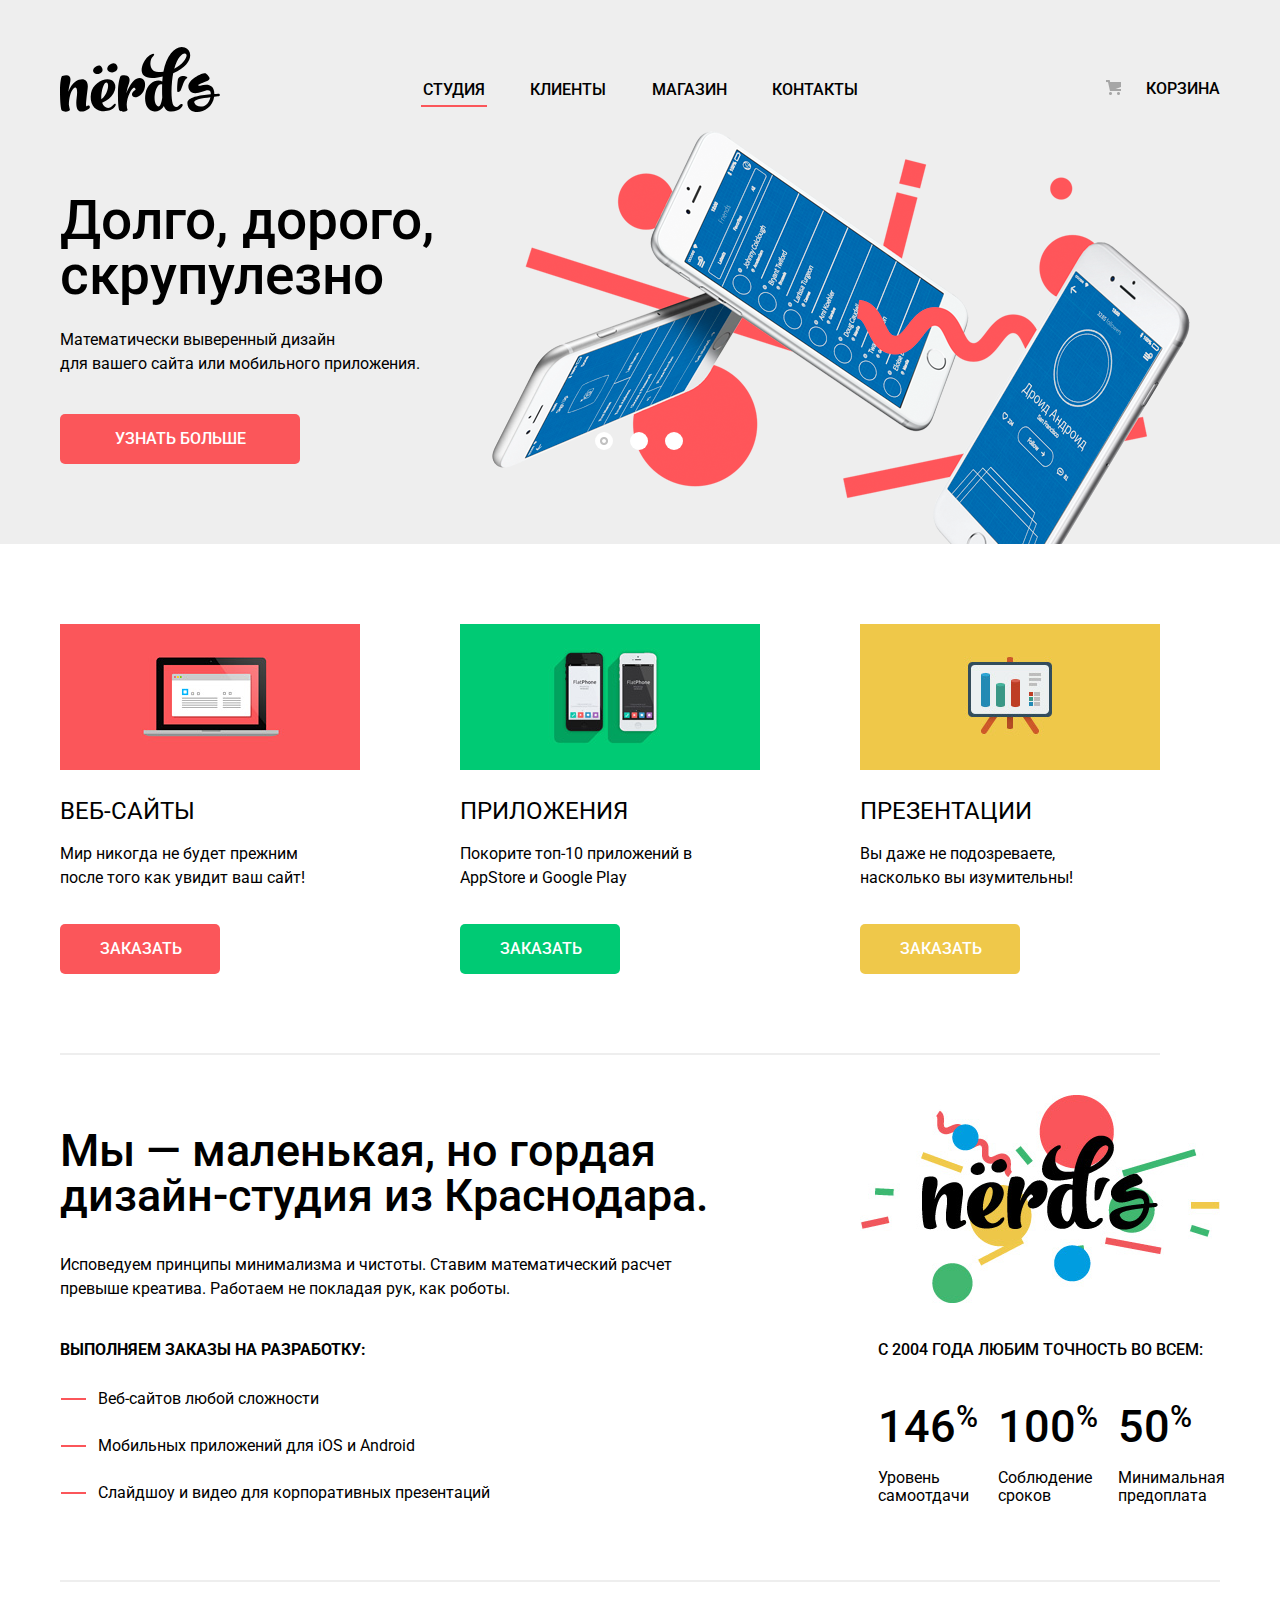
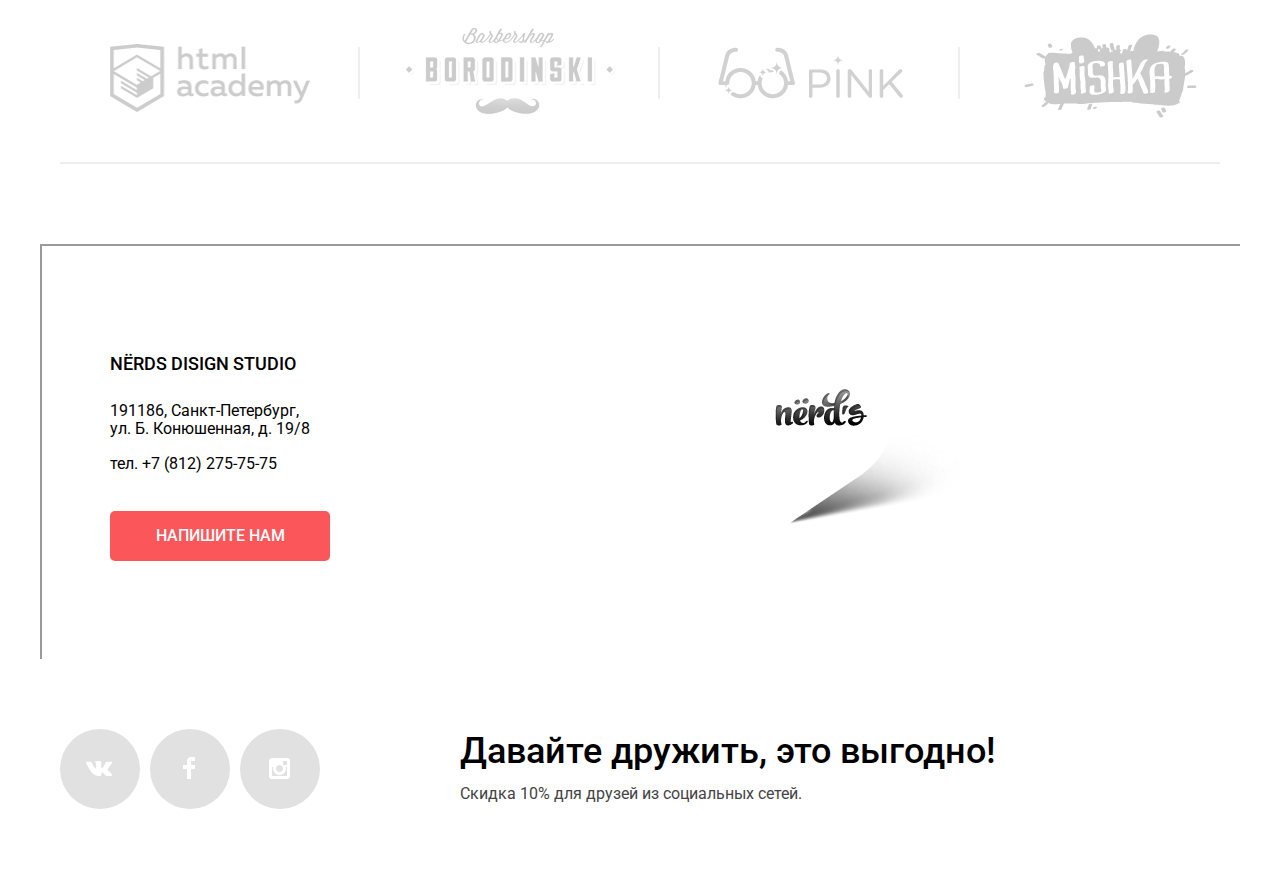
==== commit 94df56ab: "Исправлены ошибки после проверки валидатором" ====
--- a/index.html
+++ b/index.html
@@ -162,8 +162,8 @@
 		<!-- Блок карты -->
 		<section class="map-block container">
 			<span class="map-label"></span>
-			<iframe src="https://yandex.ru/map-widget/v1/-/CKayqYNq" width="1630" height="415" frameborder="0" allowfullscreen="false"></iframe>
-			<img class="map" src="img/map.jpg" alt="Студия на карте" width="1440px" height="415">
+			<iframe src="https://yandex.ru/map-widget/v1/-/CKayqYNq" width="1630" height="415" allowfullscreen=""></iframe>
+			<img class="map" src="img/map.jpg" alt="Студия на карте" width="1440" height="415">
 			<div class="contacts-block">
 				<h2 class="visually-hidden">Контакты</h2>
 				<p class="name-block">Nёrds disign studio</p>
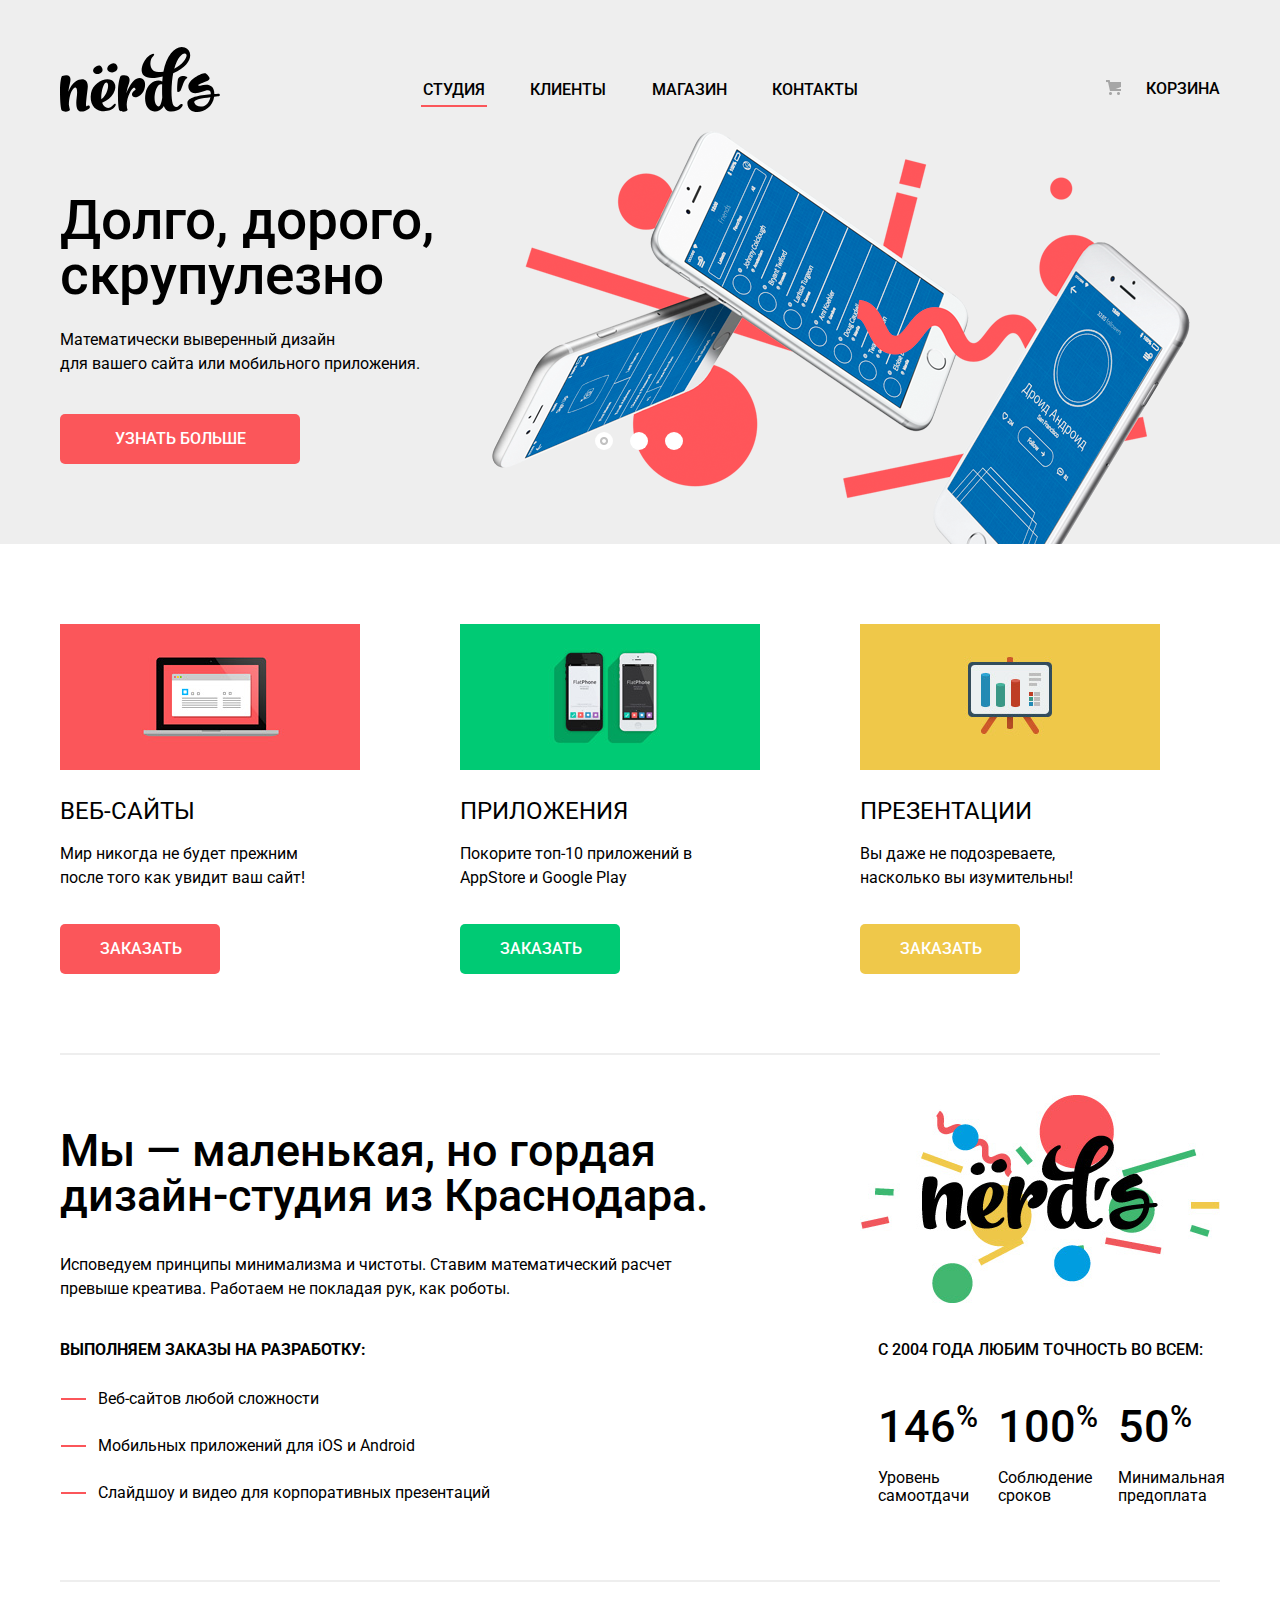
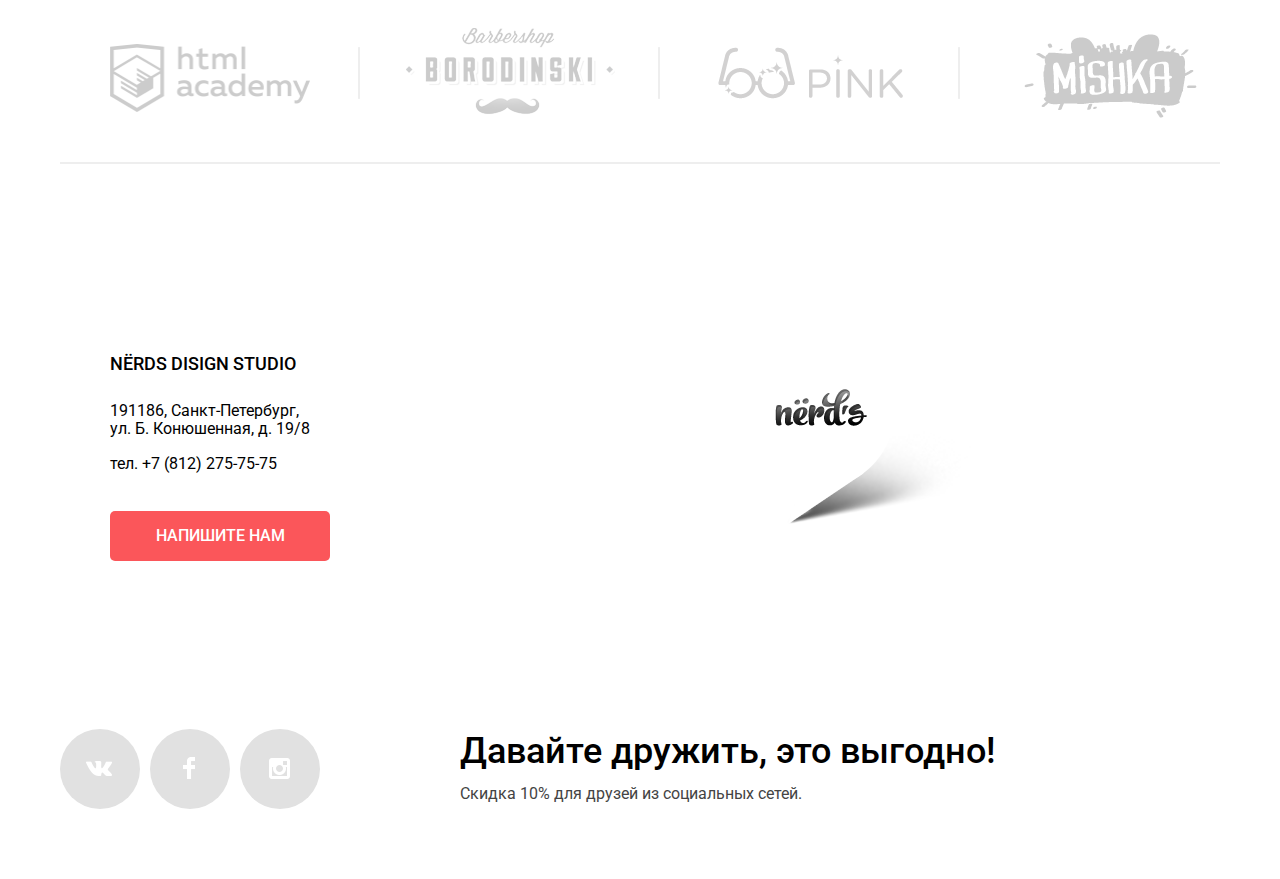
==== commit 6f7c14c8: "Убрана граница у карты" ====
--- a/index.html
+++ b/index.html
@@ -162,7 +162,7 @@
 		<!-- Блок карты -->
 		<section class="map-block container">
 			<span class="map-label"></span>
-			<iframe src="https://yandex.ru/map-widget/v1/-/CKayqYNq" width="1630" height="415" allowfullscreen=""></iframe>
+			<iframe src="https://yandex.ru/map-widget/v1/-/CKayqYNq" width="1630" height="415" frameborder="" allowfullscreen=""></iframe>
 			<img class="map" src="img/map.jpg" alt="Студия на карте" width="1440" height="415">
 			<div class="contacts-block">
 				<h2 class="visually-hidden">Контакты</h2>
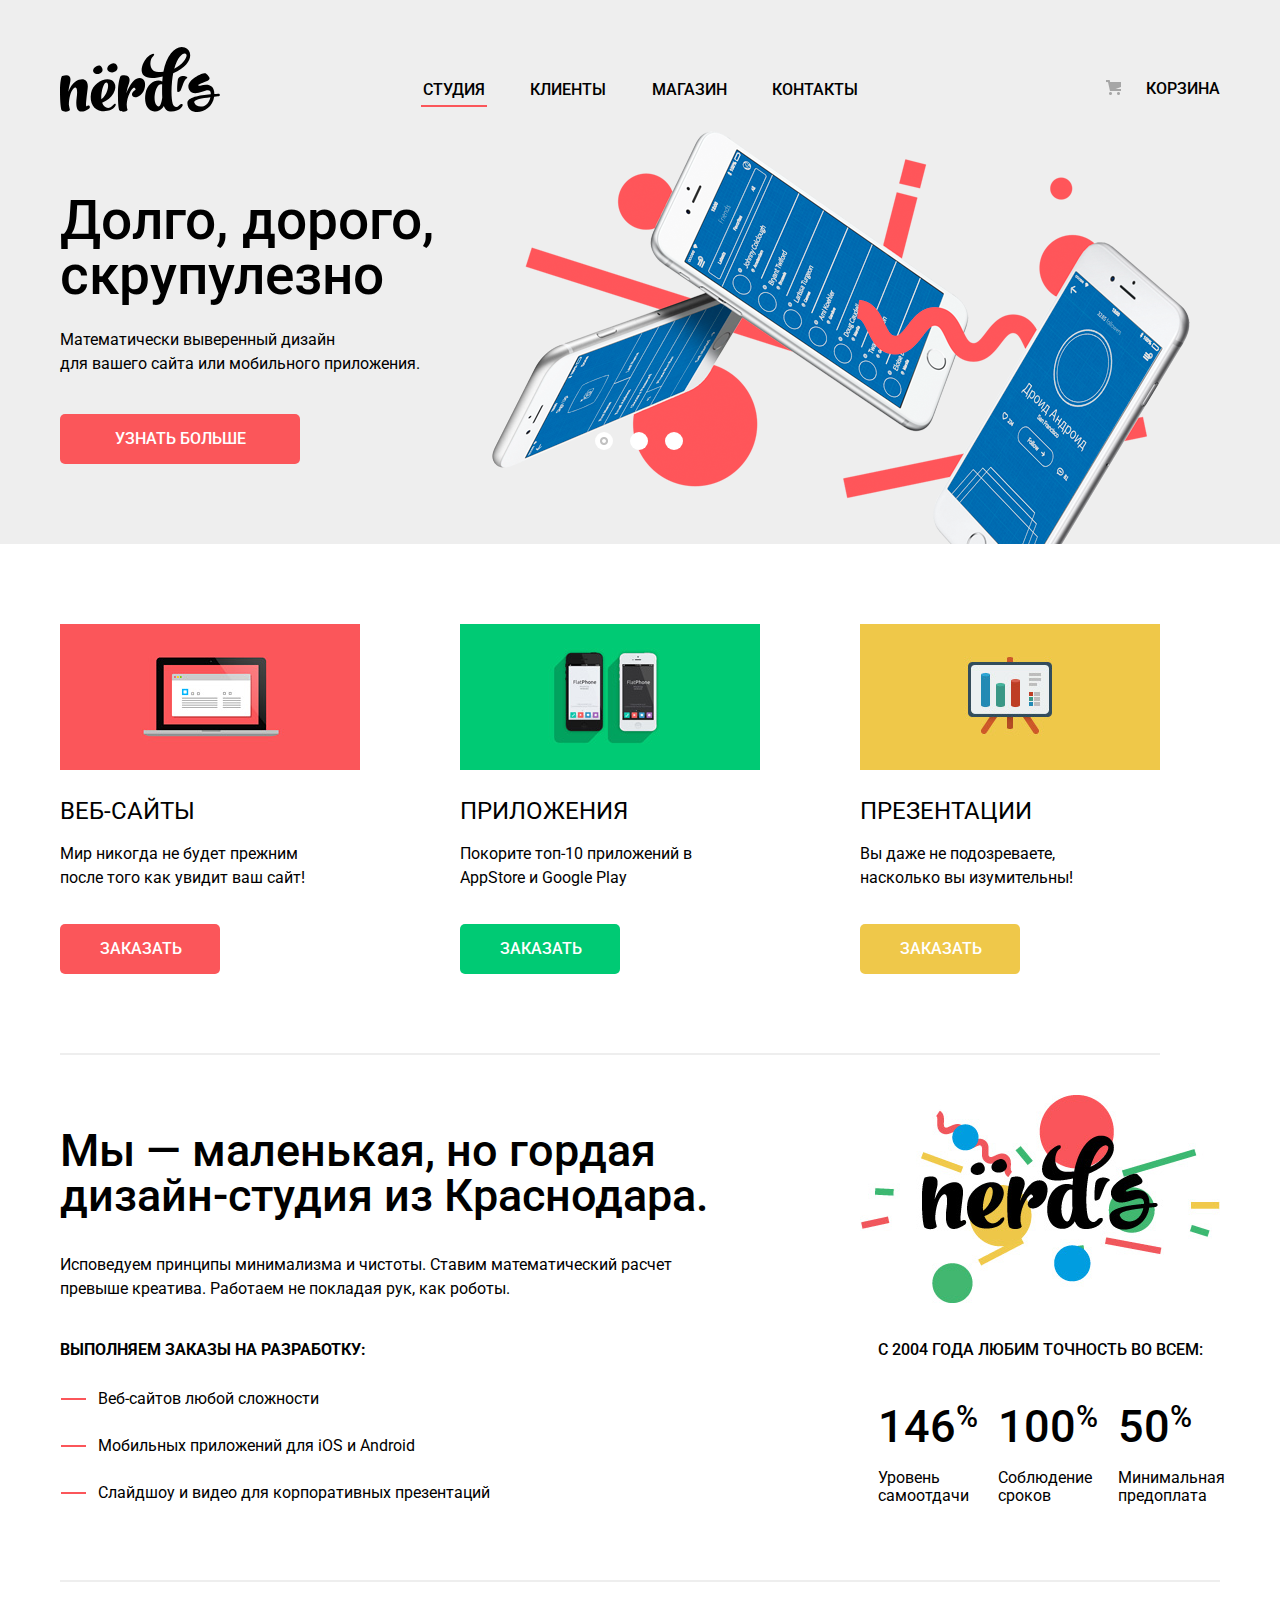
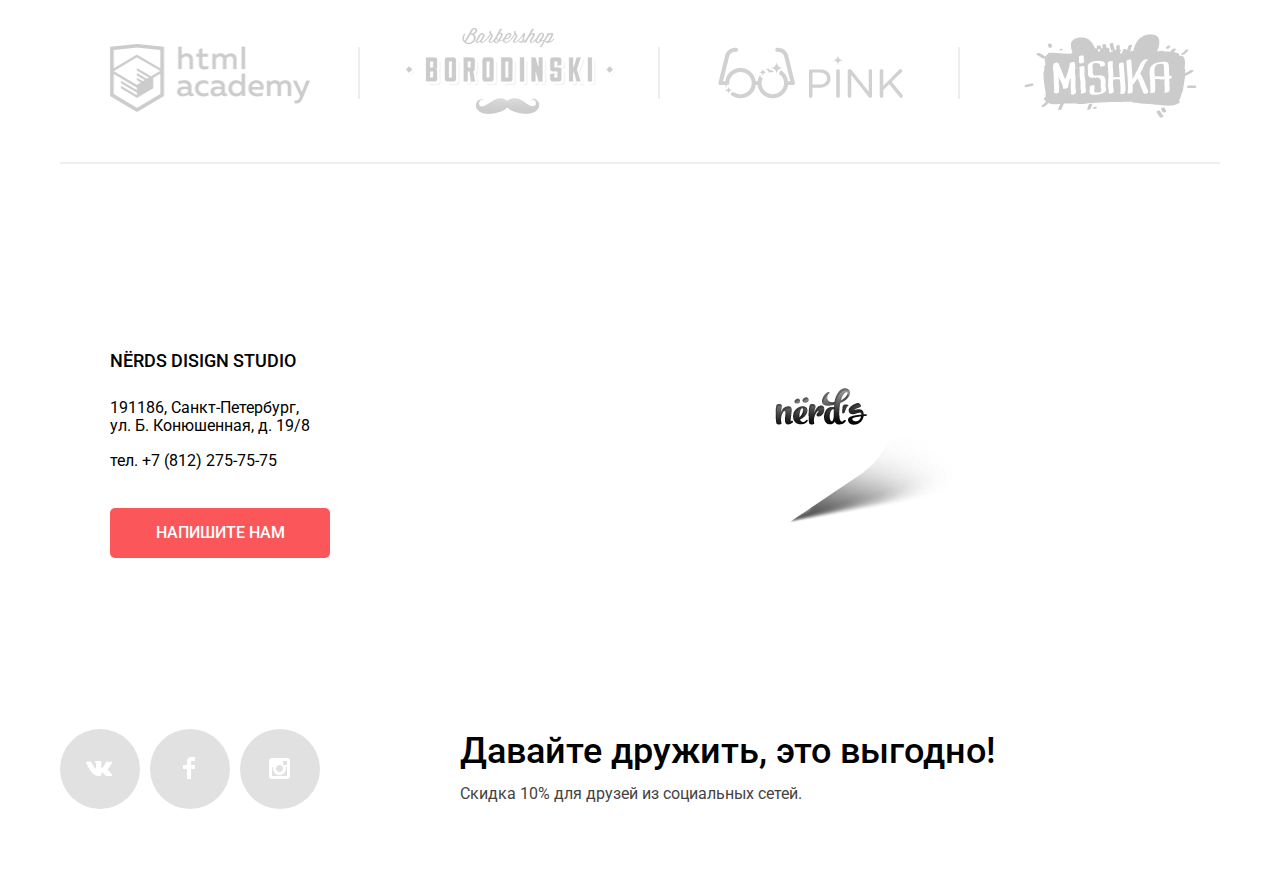
==== commit b639780d: "Внесены исправления по замечаниям (блок карты)" ====
--- a/index.html
+++ b/index.html
@@ -160,10 +160,8 @@
 		</div>
 
 		<!-- Блок карты -->
-		<section class="map-block container">
-			<span class="map-label"></span>
-			<iframe src="https://yandex.ru/map-widget/v1/-/CKayqYNq" width="1630" height="415" frameborder="" allowfullscreen=""></iframe>
-			<img class="map" src="img/map.jpg" alt="Студия на карте" width="1440" height="415">
+		<section class="contacts">
+			<h2 class="visually-hidden">Блок контактов</h2>
 			<div class="contacts-block">
 				<h2 class="visually-hidden">Контакты</h2>
 				<p class="name-block">Nёrds disign studio</p>
@@ -173,7 +171,13 @@
 				</p>
 				<a class="contact-phone" href="tel:+78122757575">тел. +7 (812) 275-75-75</a>
 				<a  class="btn btn-map" href="writeus.html">Напишите нам</a>
-			</div>
+				<span class="map-label"></span>
+			</div>
+		</section>
+
+		<section class="map-block">
+			<h2 class="visually-hidden">Блок карты</h2>
+			<iframe src="https://yandex.ru/map-widget/v1/-/CKar4Mmk" width="560" height="400" allowfullscreen=""></iframe>
 		</section>
 	</main>
 
--- a/css/style.min.css
+++ b/css/style.min.css
@@ -1 +1 @@
-.visually-hidden{position:absolute;width:1px;height:1px;margin:1px;padding:0;border:0;clip:rect(0 0 0 0);overflow:hidden}body{font-family:'Roboto',Arial,sans-serif;font-size:16px;line-height:24px}a{text-decoration:none;font-size:16px;line-height:18px}.container{width:1200px;margin:0 auto;padding:0 20px;box-sizing:border-box}.btn{font-size:inherit;font-weight:500;color:#fff;text-transform:uppercase;border-radius:5px}.main-header{margin-bottom:62px;background-color:#eee}.bg-header{background-color:#eee}.link-index:focus{opacity:.3}.menu{display:flex;justify-content:space-around;align-items:center;width:480px;padding-right:45px}.cart{align-self:center;margin-top:15px;padding-left:40px;background:transparent url(../img/nerds-sprite.png) no-repeat;background-position:-10px -10px}.menu a{margin-top:15px;padding:10px 2px 8px}.menu a,.cart{font-weight:500;color:#000;text-transform:uppercase}.menu a:hover,.cart:hover{color:#fb565a}.menu a:focus,.cart:focus{color:#bdbdbd}a.menu-active{padding:10px 2px 6px;border-bottom:2px solid #fb565a}.header-navigation{display:flex;justify-content:space-between;padding-top:45px}.map-block{position:relative;overflow:hidden;width:1200px;height:415px;margin:0 auto;padding:0;box-sizing:border-box}.map-label{content:"";position:absolute;z-index:20;top:90px;left:700px;width:231px;height:190px;background:transparent url(../img/nerds-sprite.png) no-repeat;background-position:-10px -213px}.map-label-hidden{position:absolute;width:1px;height:1px;margin:1px;padding:0;border:0;clip:rect(0 0 0 0);overflow:hidden}.map{display:block;position:relative;left:50%;transform:translateX(-50%)}.contacts-block{width:320px;position:absolute;top:55px;left:20px;padding:50px 60px 45px 50px;box-sizing:border-box;text-align:left;word-break:break-word;background-color:#fff}.name-block{margin:0;margin-bottom:23px;font-size:18px;line-height:30px;font-weight:500;text-transform:uppercase}.contact-adress{margin:0;margin-bottom:17px;line-height:18px}.contact-phone{display:block;margin:0;margin-bottom:38px;color:#000}.btn-map{display:inline-block;width:220px;padding:16px;text-align:center;box-sizing:border-box;background-color:#fb565a}.btn-map:hover{background-color:#e74246}.btn-map:focus{color:#e37376;background-color:#d7373b}.main-footer{padding-bottom:68px;padding-top:68px}.social-links{display:flex;width:260px;margin:0;margin-right:140px;padding:0;align-items:center}.social-item{-ms-align-items:flex-start;align-items:flex-start;margin-right:10px;list-style:none;background-color:#e1e1e1;border-radius:50%}.social-link{display:block;width:80px;height:80px}.social-link-vk{position:relative}.social-link-vk:hover{border-radius:50%;background-color:#e74246}.social-link-vk:focus{border-radius:50%;background-color:#d7373b}.social-link-vk svg{position:absolute;top:32px;left:26px}.social-link-vk:focus svg{opacity:.3}.social-link-fb{position:relative}.social-link-fb:hover{border-radius:50%;background-color:#e74246}.social-link-fb:focus{border-radius:50%;background-color:#d7373b}.social-link-fb svg{position:absolute;top:28px;left:33px}.social-link-fb:focus svg{opacity:.3}.social-link-inst{position:relative}.social-link-inst:hover{border-radius:50%;background-color:#e74246}.social-link-inst:focus{border-radius:50%;background-color:#d7373b}.social-link-inst svg{position:absolute;top:29px;left:29px}.social-link-inst:focus svg{opacity:.3}.footer-items{display:flex}.slogan{width:560px;margin:0;margin-top:6px;margin-bottom:6px;font-size:36px;font-weight:500;line-height:36px}.slogan span{font-size:16px;font-weight:400;line-height:22px;color:#444}@keyframes bounce{0%{transform:translateY(-2000px)}70%{transform:translateY(30px)}90%{transform:translateY(-10px)}100%{transform:translateY(0)}}.popup-send{display:none;position:fixed;width:961px;height:595px;top:15%;left:300px;right:300px;margin:0 auto;z-index:20;box-sizing:border-box;padding:65px 100px 85px;background-color:#fff;box-shadow:0 20px 40px rgba(41,52,73,.75)}.popup-close{position:absolute;top:78px;right:87px;width:23px;height:21px;background:transparent url(../img/close-popup.png) no-repeat;border:none;opacity:.3;cursor:pointer}.popup-close:hover{opacity:initial}.popup-close:focus{opacity:.1}.popup-show{display:block;animation-name:bounce;animation-duration:.6s}.popup-send h2{margin:0;margin-bottom:43px;font-size:45px;line-height:45px}.letter-popup{display:flex;position:relative;justify-content:space-between;flex-wrap:wrap}.contact-name{width:360px;display:inline-block}.contact-email{width:360px;display:inline-block}.contact-name label[for="name"],.contact-email label[for="email"]{display:block;font-weight:400;margin-bottom:9px;line-height:18px}.contact-name input,.contact-email input{width:360px;padding:15px;box-sizing:border-box;font-size:16px;font-weight:400}.textarea label[for="textarea"]{display:block;font-weight:400;margin-top:32px;margin-bottom:12px;line-height:18px}.textarea{width:760px;margin:0;padding:0;font-weight:400;line-height:18px}.textarea textarea{width:760px;margin-bottom:45px;padding:9px 15px 16px 9px;box-sizing:border-box}.popup-btn{display:block;width:260px;padding:18px 18px 14px;box-sizing:border-box;border:none;background-color:#fb565a}.popup-btn:hover{background-color:#e74246}.popup-btn:focus{color:#e37376;background-color:#d7373b}.slides{margin:0;padding:0}.slider-controls{position:absolute;bottom:88px;left:535px;z-index:20;font-size:0}.slider-controls label{display:inline-block;width:18px;height:18px;margin-right:17px;vertical-align:top;background-color:#fff;border-radius:50%;cursor:pointer}.slider{position:relative;width:1160px;height:426px;margin-bottom:80px}.slide{display:none;padding:75px 0 80px;list-style:none}#slide-input-1:checked ~ .slider #slide-1,#slide-input-2:checked ~ .slider #slide-2,#slide-input-3:checked ~ .slider #slide-3{display:block}#slide-input-1:checked ~ .slider label[for="slide-input-1"],#slide-input-2:checked ~ .slider label[for="slide-input-2"],#slide-input-3:checked ~ .slider label[for="slide-input-3"]{background:#fff url(../img/slider-checked.png) no-repeat top 5px right 5px}.slide-1{background:transparent url(../img/slide1.png) no-repeat bottom right 30px}.slide-2{background:transparent url(../img/slide2.png) no-repeat bottom right}.slide-3{background:transparent url(../img/slide3.png) no-repeat bottom right}.slide-slogan{margin:0;margin-bottom:25px;font-size:55px;font-weight:500;line-height:55px}.slide-slogan-1{width:380px}.slide-slogan-2{width:520px}.slide-slogan-3{width:420px}.slide-text{margin:0;margin-bottom:38px}.slide-text-1{width:370px}.slide-text-2{width:420px}.slide-text-3{width:350px}.btn-slider{display:inline-block;width:240px;padding:16px;box-sizing:border-box;text-align:center;background-color:#fb565a}.btn-slider:hover{background-color:#e74246}.btn-slider:focus{color:#e37376;background-color:#d7373b}.service-items{display:flex;justify-content:space-between;width:1100px;margin:0;padding:0;padding-bottom:79px;border-bottom:2px solid #eee}.service-item{list-style:none}.service-image{margin-bottom:19px}.service-name{margin:0;margin-bottom:16px;font-size:24px;font-weight:400;line-height:30px;text-transform:uppercase}.service-text{margin:0;margin-bottom:34px}.service-text-1{width:250px}.service-text-2{width:250px}.service-text-3{width:250px}.service-order{width:160px;display:block;padding:16px 40px;box-sizing:border-box}.service-order-red{background-color:#fb565a}.service-order-red:hover{background-color:#e74246}.service-order-red:focus{color:#e37376;background-color:#d7373b}.service-order-green{background-color:#00ca74}.service-order-green:hover{background-color:#00bc6c}.service-order-green:focus{color:#4dc491;background-color:#00aa62}.service-order-yellow{background-color:#efc84a}.service-order-yellow:hover{background-color:#eab534}.service-order-yellow:focus{color:#edc265;background-color:#e5a722}.features-studio{display:flex;padding-top:73px;padding-bottom:75px;justify-content:space-between;background:transparent url(../img/features-background.png) no-repeat left 800px top 40px}.slogan-studio{width:670px;margin:0;margin-bottom:35px;font-size:45px;font-weight:500;line-height:45px}.studio-text{width:660px;margin:0;margin-bottom:37px}.header-services{margin:0;font-size:inherit;line-height:inherit;margin-bottom:25px;text-transform:uppercase}.features-items{margin:0;padding:0}.features-item{position:relative;margin-bottom:23px;padding-left:38px;list-style:none}.features-items .features-item:last-child{margin-bottom:0}.features-item::before{content:"";position:absolute;top:11px;left:1px;width:25px;height:2px;background:transparent url(../img/nerds-sprite.png) no-repeat;background-position:-10px -191px}.statistics-text{margin:0;margin-bottom:42px;font-weight:500;text-transform:uppercase}.studio-statistics{width:332px;align-self:flex-end;padding-right:10px}.statistics-items{display:flex;justify-content:space-around;margin:0;padding:0}.statistics-item{margin-right:20px;line-height:18px;list-style:none}.statistics-item span{display:block;margin-bottom:20px;font-size:45px;font-weight:500;line-height:45px}.statistics-item sup{font-size:30px}.partners-items{display:flex;justify-content:space-around;width:1160px;margin:0;margin-bottom:80px;padding:0;list-style:none;border-top:2px solid #eee;border-bottom:2px solid #eee}.partners-items .partner-item{position:relative;width:260px;height:180px;padding:0 20px}.partners-items .partner-item:not(:last-child)::before{content:"";position:absolute;top:65px;right:0;width:2px;height:52px;background:transparent url(../img/nerds-sprite.png) no-repeat;background-position:-10px -423px}.partner-link{display:block;opacity:.2}.partner-link img{display:block}.partner-link:hover{opacity:initial}.partner-link:focus{opacity:.1}.page-title{padding:75px 20px 105px 0}.page-title h1{margin:0;padding-left:20px;font-size:55px;font-weight:500;line-height:55px;text-align:center}.main-catalog-content{display:flex}.filters{margin-right:140px}.filter{width:260px;margin:0;padding:0;border:none}.header-filter{font-size:18px;font-weight:500;line-height:30px;text-transform:uppercase}.radio-items{margin:0;margin-bottom:30px;padding:0}.radio-item{padding-bottom:20px;padding-left:20px;line-height:20px;list-style:none;opacity:.4;cursor:pointer}.radio-item:hover{opacity:initial}.radio-item input[type="radio"]{opacity:0;cursor:pointer}.radio-item input[type="radio"]+label{cursor:pointer}.checkbox-items{margin:0;margin-bottom:30px;padding:0}.checkbox-item{padding-bottom:20px;padding-left:20px;line-height:20px;list-style:none;opacity:.4;cursor:pointer}.checkbox-item:hover{opacity:initial}.checkbox-item input[type="checkbox"]{opacity:0}.checkbox-item input[type="checkbox"]+label{cursor:pointer}.checkbox-checked{position:relative}.checkbox-checked::before{content:"";position:absolute;top:-3px;left:0;width:27px;height:23px;background:transparent url(../img/nerds-sprite.png) no-repeat;background-position:-10px -88px}.checkbox-unchecked{position:relative}.checkbox-unchecked::before{content:"";position:absolute;top:-3px;left:0;width:25px;height:25px;background:transparent url(../img/nerds-sprite.png) no-repeat;background-position:-10px -45px}.radio-checked{position:relative}.radio-checked::before{content:"";position:absolute;top:-3px;left:0;width:25px;height:25px;background:transparent url(../img/nerds-sprite.png) no-repeat;background-position:-10px -540px}.radio-unchecked{position:relative}.radio-unchecked::before{content:"";position:absolute;top:-3px;left:0;width:25px;height:25px;background:transparent url(../img/nerds-sprite.png) no-repeat;background-position:-10px -495px}.btn-filter{padding:16px 89px;font-size:inherit;font-weight:500;line-height:18px;text-transform:uppercase;background-color:#eee;border-radius:5px;border:none}.btn-filter:hover{background-color:#dfdfdf}.btn-filter:focus{color:#959595;background-color:#d5d5d5;border-top:3px solid #bfbfbf}.range-filter{width:260px;margin-bottom:60px}.header-filter{font-size:18px;line-height:24px;text-transform:uppercase;font-weight:500}.header-range{margin-bottom:50px}.header-radio{margin-bottom:18px}.header-checkbox{margin-bottom:17px}.range-controls{position:relative;height:41px;margin-bottom:16px;padding:39px 20px 0;background-color:#f1f1f1;border-radius:5px}.range-controls .scale{height:2px;background:#d7dcde}.range-controls .bar{width:70%;height:2px;background:#00ca74}.range-controls .toggle{position:absolute;top:31px;left:0;width:4px;height:4px;padding:0;border:8px solid #fff;background-color:#ababab;box-shadow:0 2px 1px 0 #cfcfcf;border-radius:50%;cursor:pointer}.range-controls .toggle-min{margin-left:20px}.range-controls .toggle-max{left:160px}.price-controls{font-size:0}.price-controls label{display:inline-block;width:50%;font-size:16px;text-transform:uppercase}.price-controls input{width:60px;padding:8px 10px;margin-left:10px;font-family:Roboto,Arial,sans-serif;font-size:16px;text-align:center;color:#283136;border:none;border-radius:5px;background:#f1f1f1}.max-price{text-align:right}.template-sort{display:flex;align-items:center;margin-bottom:55px}.template-sort span{margin:0;margin-right:269px;font-size:18px;font-weight:500;line-height:18px;text-transform:uppercase}.sort-items{width:270px;display:flex;justify-content:space-between;margin:0;padding:0}.sorting{list-style:none;font-size:14px;line-height:18px;text-transform:uppercase}.active-sorting{font-size:14px;line-height:18px;color:#000}.link-sorting{font-size:14px;line-height:18px;color:#000;opacity:.3}.link-sorting:hover{opacity:.6}.link-sorting:focus{opacity:initial}.sort-items{margin-right:49px}.sorting-arrows{display:flex;justify-content:space-between;width:41px}.arrow{width:11px;height:10px;opacity:.2}.arrow:hover{opacity:.4}.arrow:focus{opacity:initial}.arrow-up{position:relative}.arrow-up::before{content:"";position:absolute;top:0;left:0;width:11px;height:10px;background:transparent url(../img/nerds-sprite.png) no-repeat;background-position:-10px -161px}.arrow-down{position:relative}.arrow-down::before{content:"";position:absolute;top:0;left:0;width:11px;height:10px;background:transparent url(../img/nerds-sprite.png) no-repeat;background-position:-10px -131px}.catalog-items{display:flex;flex-wrap:wrap;width:800px;margin:0;margin-right:-40px;margin-bottom:28px;padding:0}.catalog-item{position:relative;margin:0;margin-right:40px;margin-bottom:27px;padding:0;list-style:none}.catalog-item::before{content:"...";position:absolute;top:-30px;left:7px;font-size:130px;letter-spacing:-10px;color:#fff}.item-desk{display:none;position:absolute;bottom:7px;padding-top:29px;padding-bottom:43px;width:360px;height:230px;box-sizing:border-box;text-align:center;background-color:#eee}.catalog-item:hover .item-desk{display:block}.name-item{display:block;margin-bottom:15px;font-size:18px;font-weight:500;line-height:30px;color:#000;text-transform:uppercase}.name-item:hover{color:#fb565a}.name-item:focus{color:#b2b2b2}.text-item{margin:0 auto;margin-bottom:28px;width:200px;border-box:box-sizing;line-height:18px;word-break:break-word}.sale-price{display:inline-block;width:200px;padding:16px;box-sizing:border-box;font-size:inherit;font-weight:500;line-height:18px;color:#fff;text-transform:uppercase;text-align:center;background-color:#fb565a;border-radius:5px}.sale-price:hover{background-color:#e74246}.image-item{border-top:40px solid #e9e9e9;border-top-left-radius:5px;border-top-right-radius:5px}.image-item:hover{border-color:#4d4d4d}.pagination{display:flex;margin:0;padding:0;margin-left:400px;margin-bottom:61px}.pagination li{list-style:none}.link-pagination{display:block;margin-right:12px;padding:15px 20px;color:#000;border-radius:5px;background-color:#eee}.link-pagination:hover{background-color:#dfdfdf}.link-pagination:focus{padding:12px 20px 15px;box-sizing:border-box;color:#959595;border-top:3px solid #bfbfbf;background-color:#d5d5d5}.active-pagination{padding:12px 18px;margin-right:10px;border:3px solid #dbdbdb;background-color:#fff}.active-pagination:focus{padding:12px 18px;box-sizing:border-box;color:#959595;border-top:3px solid #bfbfbf;background-color:#d5d5d5}.next-page{padding-left:77px;padding-right:77px;text-transform:uppercase}.next-page:focus{padding:12px 77px 15px}+.visually-hidden{position:absolute;width:1px;height:1px;margin:1px;padding:0;border:0;clip:rect(0 0 0 0);overflow:hidden}body{font-family:'Roboto',Arial,sans-serif;font-size:16px;line-height:24px}a{text-decoration:none;font-size:16px;line-height:18px}.container{width:1200px;margin:0 auto;padding:0 20px;box-sizing:border-box}.btn{font-size:inherit;font-weight:500;color:#fff;text-transform:uppercase;border-radius:5px}.main-header{margin-bottom:62px;background-color:#eee}.bg-header{background-color:#eee}.link-index:focus{opacity:.3}.menu{display:flex;justify-content:space-around;align-items:center;width:480px;padding-right:45px}.cart{align-self:center;margin-top:15px;padding-left:40px;background:transparent url(../img/nerds-sprite.png) no-repeat;background-position:-10px -10px}.menu a{margin-top:15px;padding:10px 2px 8px}.menu a,.cart{font-weight:500;color:#000;text-transform:uppercase}.menu a:hover,.cart:hover{color:#fb565a}.menu a:focus,.cart:focus{color:#bdbdbd}a.menu-active{padding:10px 2px 6px;border-bottom:2px solid #fb565a}.header-navigation{display:flex;justify-content:space-between;padding-top:45px}.contacts{width:1200px;margin:0 auto;position:relative}.map-label{content:"";position:absolute;z-index:20;top:37px;left:680px;width:231px;height:190px;background:transparent url(../img/nerds-sprite.png) no-repeat;background-position:-10px -213px}.map-label-hidden{position:absolute;width:1px;height:1px;margin:1px;padding:0;border:0;clip:rect(0 0 0 0);overflow:hidden}.contacts-block{width:320px;position:absolute;top:52px;left:20px;padding:50px 60px 45px 50px;box-sizing:border-box;text-align:left;z-index:20;word-break:break-word;background-color:#fff}.name-block{margin:0;margin-bottom:23px;font-size:18px;line-height:30px;font-weight:500;text-transform:uppercase}.contact-adress{margin:0;margin-bottom:17px;line-height:18px}.contact-phone{display:block;margin:0;margin-bottom:38px;color:#000}.btn-map{display:inline-block;width:220px;padding:16px;text-align:center;vertical-align:middle;box-sizing:border-box;background-color:#fb565a}.btn-map:hover{background-color:#e74246}.btn-map:focus{color:#e37376;background-color:#d7373b}.map-block{height:415px;padding:0;box-sizing:border-box}.map-block iframe{width:100%;border:none}.main-footer{padding-bottom:68px;padding-top:68px}.social-links{display:flex;width:260px;margin:0;margin-right:140px;padding:0;align-items:center}.social-item{-ms-align-items:flex-start;align-items:flex-start;margin-right:10px;list-style:none;background-color:#e1e1e1;border-radius:50%}.social-link{display:block;width:80px;height:80px}.social-link-vk{position:relative}.social-link-vk:hover{border-radius:50%;background-color:#e74246}.social-link-vk:focus{border-radius:50%;background-color:#d7373b}.social-link-vk svg{position:absolute;top:32px;left:26px}.social-link-vk:focus svg{opacity:.3}.social-link-fb{position:relative}.social-link-fb:hover{border-radius:50%;background-color:#e74246}.social-link-fb:focus{border-radius:50%;background-color:#d7373b}.social-link-fb svg{position:absolute;top:28px;left:33px}.social-link-fb:focus svg{opacity:.3}.social-link-inst{position:relative}.social-link-inst:hover{border-radius:50%;background-color:#e74246}.social-link-inst:focus{border-radius:50%;background-color:#d7373b}.social-link-inst svg{position:absolute;top:29px;left:29px}.social-link-inst:focus svg{opacity:.3}.footer-items{display:flex}.slogan{width:560px;margin:0;margin-top:6px;margin-bottom:6px;font-size:36px;font-weight:500;line-height:36px}.slogan span{font-size:16px;font-weight:400;line-height:22px;color:#444}@keyframes bounce{0%{transform:translateY(-2000px)}70%{transform:translateY(30px)}90%{transform:translateY(-10px)}100%{transform:translateY(0)}}.popup-send{display:none;position:fixed;width:961px;height:595px;top:15%;left:300px;right:300px;margin:0 auto;z-index:20;box-sizing:border-box;padding:65px 100px 85px;background-color:#fff;box-shadow:0 20px 40px rgba(41,52,73,.75)}.popup-close{position:absolute;top:78px;right:87px;width:23px;height:21px;background:transparent url(../img/close-popup.png) no-repeat;border:none;opacity:.3;cursor:pointer}.popup-close:hover{opacity:initial}.popup-close:focus{opacity:.1}.popup-show{display:block;animation-name:bounce;animation-duration:.6s}.popup-send h2{margin:0;margin-bottom:43px;font-size:45px;line-height:45px}.letter-popup{display:flex;position:relative;justify-content:space-between;flex-wrap:wrap}.contact-name{width:360px;display:inline-block;vertical-align:middle}.contact-email{width:360px;display:inline-block;vertical-align:middle}.contact-name label[for="name"],.contact-email label[for="email"]{display:block;font-weight:400;margin-bottom:9px;line-height:18px}.contact-name input,.contact-email input{width:360px;padding:15px;box-sizing:border-box;font-size:16px;font-weight:400}.textarea label[for="textarea"]{display:block;font-weight:400;margin-top:32px;margin-bottom:12px;line-height:18px}.textarea{width:760px;margin:0;padding:0;font-weight:400;line-height:18px}.textarea textarea{width:760px;margin-bottom:45px;padding:9px 15px 16px 9px;box-sizing:border-box}.popup-btn{display:block;width:260px;padding:18px 18px 14px;box-sizing:border-box;border:none;background-color:#fb565a}.popup-btn:hover{background-color:#e74246}.popup-btn:focus{color:#e37376;background-color:#d7373b}.slides{margin:0;padding:0}.slider-controls{position:absolute;bottom:88px;left:535px;z-index:20;font-size:0}.slider-controls label{display:inline-block;width:18px;height:18px;margin-right:17px;vertical-align:top;background-color:#fff;border-radius:50%;cursor:pointer}.slider{position:relative;width:1160px;height:426px;margin-bottom:80px}.slide{display:none;padding:75px 0 80px;list-style:none}#slide-input-1:checked ~ .slider #slide-1,#slide-input-2:checked ~ .slider #slide-2,#slide-input-3:checked ~ .slider #slide-3{display:block}#slide-input-1:checked ~ .slider label[for="slide-input-1"],#slide-input-2:checked ~ .slider label[for="slide-input-2"],#slide-input-3:checked ~ .slider label[for="slide-input-3"]{background:#fff url(../img/slider-checked.png) no-repeat top 5px right 5px}.slide-1{background:transparent url(../img/slide1.png) no-repeat bottom right 30px}.slide-2{background:transparent url(../img/slide2.png) no-repeat bottom right}.slide-3{background:transparent url(../img/slide3.png) no-repeat bottom right}.slide-slogan{margin:0;margin-bottom:25px;font-size:55px;font-weight:500;line-height:55px}.slide-slogan-1{width:380px}.slide-slogan-2{width:520px}.slide-slogan-3{width:420px}.slide-text{margin:0;margin-bottom:38px}.slide-text-1{width:370px}.slide-text-2{width:420px}.slide-text-3{width:350px}.btn-slider{display:inline-block;width:240px;padding:16px;box-sizing:border-box;text-align:center;vertical-align:middle;background-color:#fb565a}.btn-slider:hover{background-color:#e74246}.btn-slider:focus{color:#e37376;background-color:#d7373b}.service-items{display:flex;justify-content:space-between;width:1100px;margin:0;padding:0;padding-bottom:79px;border-bottom:2px solid #eee}.service-item{list-style:none}.service-image{margin-bottom:19px}.service-name{margin:0;margin-bottom:16px;font-size:24px;font-weight:400;line-height:30px;text-transform:uppercase}.service-text{margin:0;margin-bottom:34px}.service-text-1{width:250px}.service-text-2{width:250px}.service-text-3{width:250px}.service-order{width:160px;display:block;padding:16px 40px;box-sizing:border-box}.service-order-red{background-color:#fb565a}.service-order-red:hover{background-color:#e74246}.service-order-red:focus{color:#e37376;background-color:#d7373b}.service-order-green{background-color:#00ca74}.service-order-green:hover{background-color:#00bc6c}.service-order-green:focus{color:#4dc491;background-color:#00aa62}.service-order-yellow{background-color:#efc84a}.service-order-yellow:hover{background-color:#eab534}.service-order-yellow:focus{color:#edc265;background-color:#e5a722}.features-studio{display:flex;padding-top:73px;padding-bottom:75px;justify-content:space-between;background:transparent url(../img/features-background.png) no-repeat left 800px top 40px}.slogan-studio{width:670px;margin:0;margin-bottom:35px;font-size:45px;font-weight:500;line-height:45px}.studio-text{width:660px;margin:0;margin-bottom:37px}.header-services{margin:0;font-size:inherit;line-height:inherit;margin-bottom:25px;text-transform:uppercase}.features-items{margin:0;padding:0}.features-item{position:relative;margin-bottom:23px;padding-left:38px;list-style:none}.features-items .features-item:last-child{margin-bottom:0}.features-item::before{content:"";position:absolute;top:11px;left:1px;width:25px;height:2px;background:transparent url(../img/nerds-sprite.png) no-repeat;background-position:-10px -191px}.statistics-text{margin:0;margin-bottom:42px;font-weight:500;text-transform:uppercase}.studio-statistics{width:332px;align-self:flex-end;padding-right:10px}.statistics-items{display:flex;justify-content:space-around;margin:0;padding:0}.statistics-item{margin-right:20px;line-height:18px;list-style:none}.statistics-item span{display:block;margin-bottom:20px;font-size:45px;font-weight:500;line-height:45px}.statistics-item sup{font-size:30px}.partners-items{display:flex;justify-content:space-around;width:1160px;margin:0;margin-bottom:80px;padding:0;list-style:none;border-top:2px solid #eee;border-bottom:2px solid #eee}.partners-items .partner-item{position:relative;width:260px;height:180px;padding:0 20px}.partners-items .partner-item:not(:last-child)::before{content:"";position:absolute;top:65px;right:0;width:2px;height:52px;background:transparent url(../img/nerds-sprite.png) no-repeat;background-position:-10px -423px}.partner-link{display:block;opacity:.2}.partner-link img{display:block}.partner-link:hover{opacity:initial}.partner-link:focus{opacity:.1}.page-title{padding:75px 20px 105px 0}.page-title h1{margin:0;padding-left:20px;font-size:55px;font-weight:500;line-height:55px;text-align:center}.main-catalog-content{display:flex}.filters{margin-right:140px}.filter{width:260px;margin:0;padding:0;border:none}.header-filter{font-size:18px;font-weight:500;line-height:30px;text-transform:uppercase}.radio-items{margin:0;margin-bottom:30px;padding:0}.radio-item{padding-bottom:20px;padding-left:20px;line-height:20px;list-style:none;opacity:.4;cursor:pointer}.radio-item:hover{opacity:initial}.radio-item input[type="radio"]{opacity:0;cursor:pointer}.radio-item input[type="radio"]+label{cursor:pointer}.checkbox-items{margin:0;margin-bottom:30px;padding:0}.checkbox-item{padding-bottom:20px;padding-left:20px;line-height:20px;list-style:none;opacity:.4;cursor:pointer}.checkbox-item:hover{opacity:initial}.checkbox-item input[type="checkbox"]{opacity:0}.checkbox-item input[type="checkbox"]+label{cursor:pointer}.checkbox-checked{position:relative}.checkbox-checked::before{content:"";position:absolute;top:-3px;left:0;width:27px;height:23px;background:transparent url(../img/nerds-sprite.png) no-repeat;background-position:-10px -88px}.checkbox-unchecked{position:relative}.checkbox-unchecked::before{content:"";position:absolute;top:-3px;left:0;width:25px;height:25px;background:transparent url(../img/nerds-sprite.png) no-repeat;background-position:-10px -45px}.radio-checked{position:relative}.radio-checked::before{content:"";position:absolute;top:-3px;left:0;width:25px;height:25px;background:transparent url(../img/nerds-sprite.png) no-repeat;background-position:-10px -540px}.radio-unchecked{position:relative}.radio-unchecked::before{content:"";position:absolute;top:-3px;left:0;width:25px;height:25px;background:transparent url(../img/nerds-sprite.png) no-repeat;background-position:-10px -495px}.btn-filter{padding:16px 89px;font-size:inherit;font-weight:500;line-height:18px;text-transform:uppercase;background-color:#eee;border-radius:5px;border:none}.btn-filter:hover{background-color:#dfdfdf}.btn-filter:focus{color:#959595;background-color:#d5d5d5;border-top:3px solid #bfbfbf}.range-filter{width:260px;margin-bottom:60px}.header-filter{font-size:18px;line-height:24px;text-transform:uppercase;font-weight:500}.header-range{margin-bottom:50px}.header-radio{margin-bottom:18px}.header-checkbox{margin-bottom:17px}.range-controls{position:relative;height:41px;margin-bottom:16px;padding:39px 20px 0;background-color:#f1f1f1;border-radius:5px}.range-controls .scale{height:2px;background:#d7dcde}.range-controls .bar{width:70%;height:2px;background:#00ca74}.range-controls .toggle{position:absolute;top:31px;left:0;width:4px;height:4px;padding:0;border:8px solid #fff;background-color:#ababab;box-shadow:0 2px 1px 0 #cfcfcf;border-radius:50%;cursor:pointer}.range-controls .toggle-min{margin-left:20px}.range-controls .toggle-max{left:160px}.price-controls{font-size:0}.price-controls label{display:inline-block;width:50%;font-size:16px;vertical-align:middle;text-transform:uppercase}.price-controls input{width:60px;padding:8px 10px;margin-left:10px;font-family:Roboto,Arial,sans-serif;font-size:16px;text-align:center;color:#283136;border:none;border-radius:5px;background:#f1f1f1}.max-price{text-align:right}.template-sort{display:flex;align-items:center;margin-bottom:55px}.template-sort span{margin:0;margin-right:269px;font-size:18px;font-weight:500;line-height:18px;text-transform:uppercase}.sort-items{width:270px;display:flex;justify-content:space-between;margin:0;padding:0}.sorting{list-style:none;font-size:14px;line-height:18px;text-transform:uppercase}.active-sorting{font-size:14px;line-height:18px;color:#000}.link-sorting{font-size:14px;line-height:18px;color:#000;opacity:.3}.link-sorting:hover{opacity:.6}.link-sorting:focus{opacity:initial}.sort-items{margin-right:49px}.sorting-arrows{display:flex;justify-content:space-between;width:41px}.arrow{width:11px;height:10px;opacity:.2}.arrow:hover{opacity:.4}.arrow:focus{opacity:initial}.arrow-up{position:relative}.arrow-up::before{content:"";position:absolute;top:0;left:0;width:11px;height:10px;background:transparent url(../img/nerds-sprite.png) no-repeat;background-position:-10px -161px}.arrow-down{position:relative}.arrow-down::before{content:"";position:absolute;top:0;left:0;width:11px;height:10px;background:transparent url(../img/nerds-sprite.png) no-repeat;background-position:-10px -131px}.catalog-items{display:flex;flex-wrap:wrap;width:800px;margin:0;margin-right:-40px;margin-bottom:28px;padding:0}.catalog-item{position:relative;margin:0;margin-right:40px;margin-bottom:27px;padding:0;list-style:none}.catalog-item::before{content:"...";position:absolute;top:-30px;left:7px;font-size:130px;letter-spacing:-10px;color:#fff}.item-desk{display:none;position:absolute;bottom:7px;padding-top:29px;padding-bottom:43px;width:360px;height:230px;box-sizing:border-box;text-align:center;background-color:#eee}.catalog-item:hover .item-desk{display:block}.name-item{display:block;margin-bottom:15px;font-size:18px;font-weight:500;line-height:30px;color:#000;text-transform:uppercase}.name-item:hover{color:#fb565a}.name-item:focus{color:#b2b2b2}.text-item{margin:0 auto;margin-bottom:28px;width:200px;border-box:box-sizing;line-height:18px;word-break:break-word}.sale-price{display:inline-block;width:200px;padding:16px;box-sizing:border-box;font-size:inherit;font-weight:500;line-height:18px;color:#fff;text-transform:uppercase;text-align:center;vertical-align:middle;background-color:#fb565a;border-radius:5px}.sale-price:hover{background-color:#e74246}.image-item{border-top:40px solid #e9e9e9;border-top-left-radius:5px;border-top-right-radius:5px}.image-item:hover{border-color:#4d4d4d}.pagination{display:flex;margin:0;padding:0;margin-left:400px;margin-bottom:61px}.pagination li{list-style:none}.link-pagination{display:block;margin-right:12px;padding:15px 20px;color:#000;border-radius:5px;background-color:#eee}.link-pagination:hover{background-color:#dfdfdf}.link-pagination:focus{padding:12px 20px 15px;box-sizing:border-box;color:#959595;border-top:3px solid #bfbfbf;background-color:#d5d5d5}.active-pagination{padding:12px 18px;margin-right:10px;border:3px solid #dbdbdb;background-color:#fff}.active-pagination:focus{padding:12px 18px;box-sizing:border-box;color:#959595;border-top:3px solid #bfbfbf;background-color:#d5d5d5}.next-page{padding-left:77px;padding-right:77px;text-transform:uppercase}.next-page:focus{padding:12px 77px 15px}